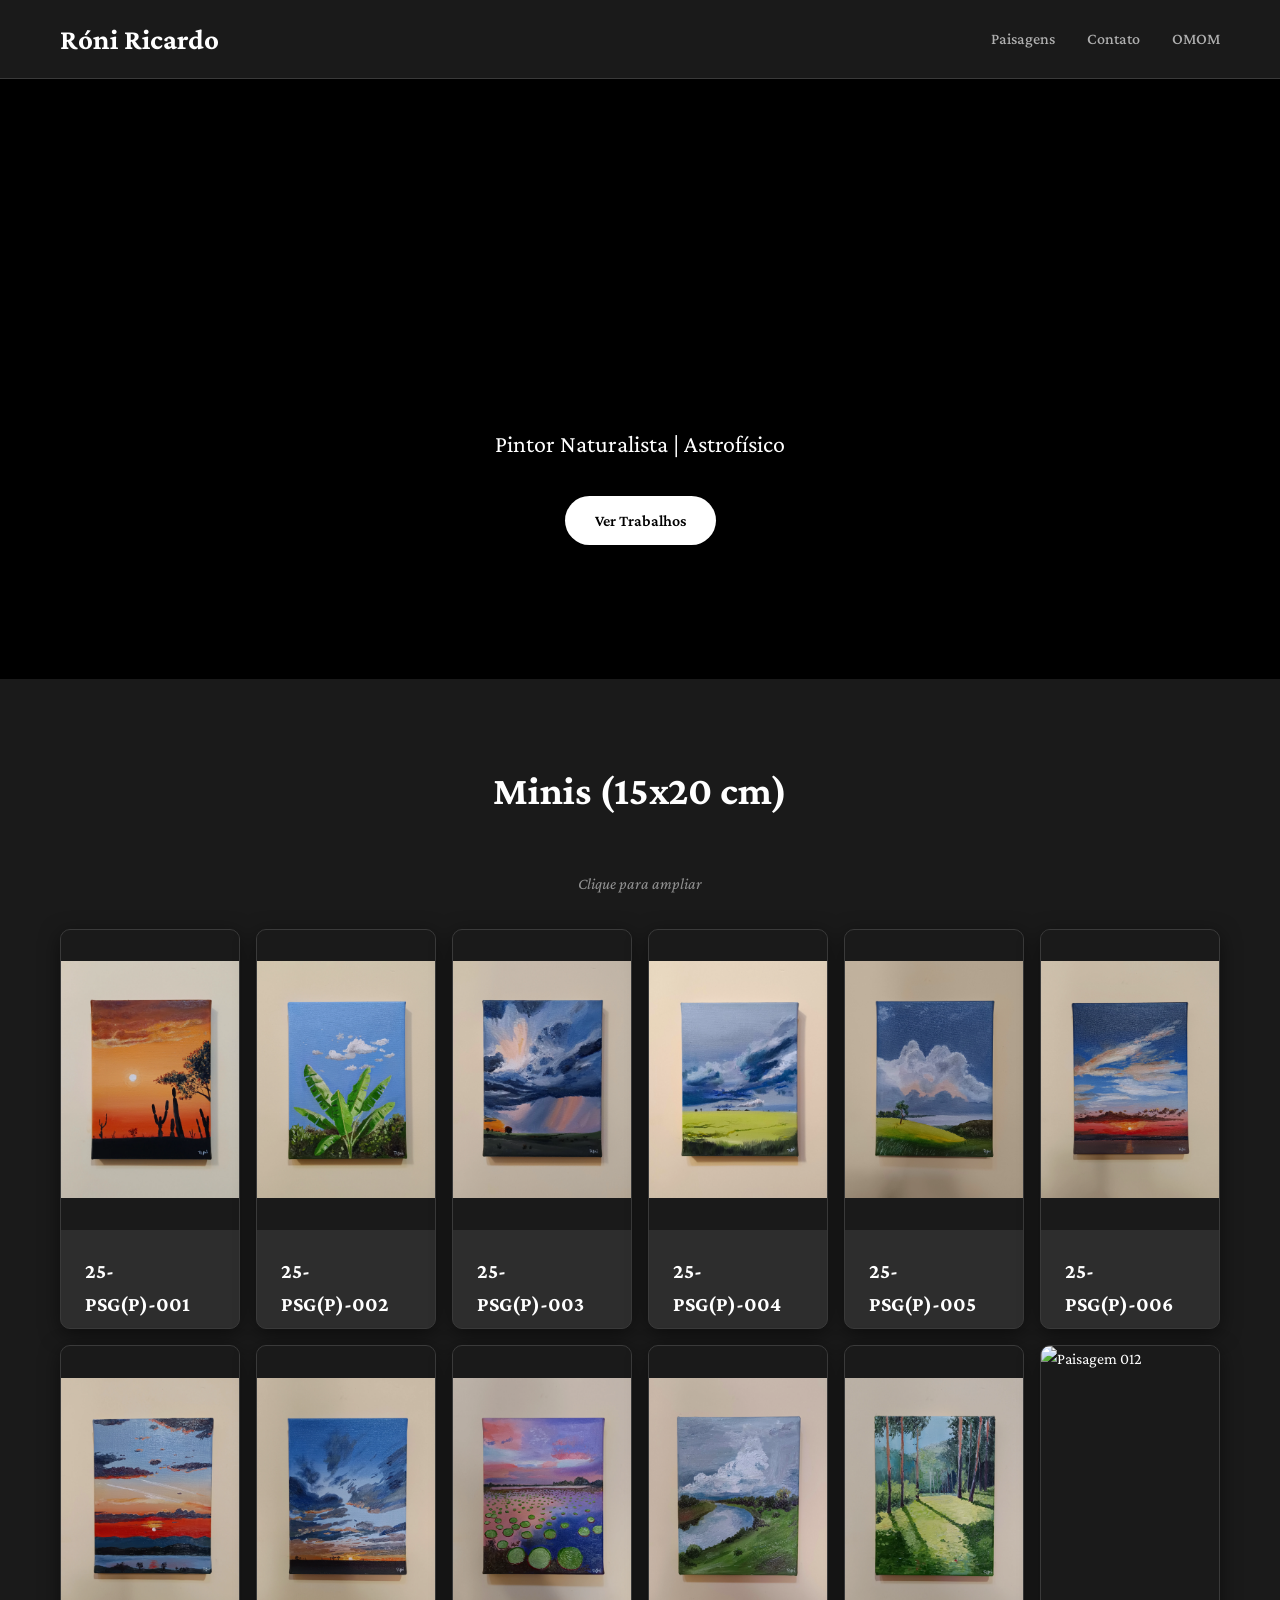
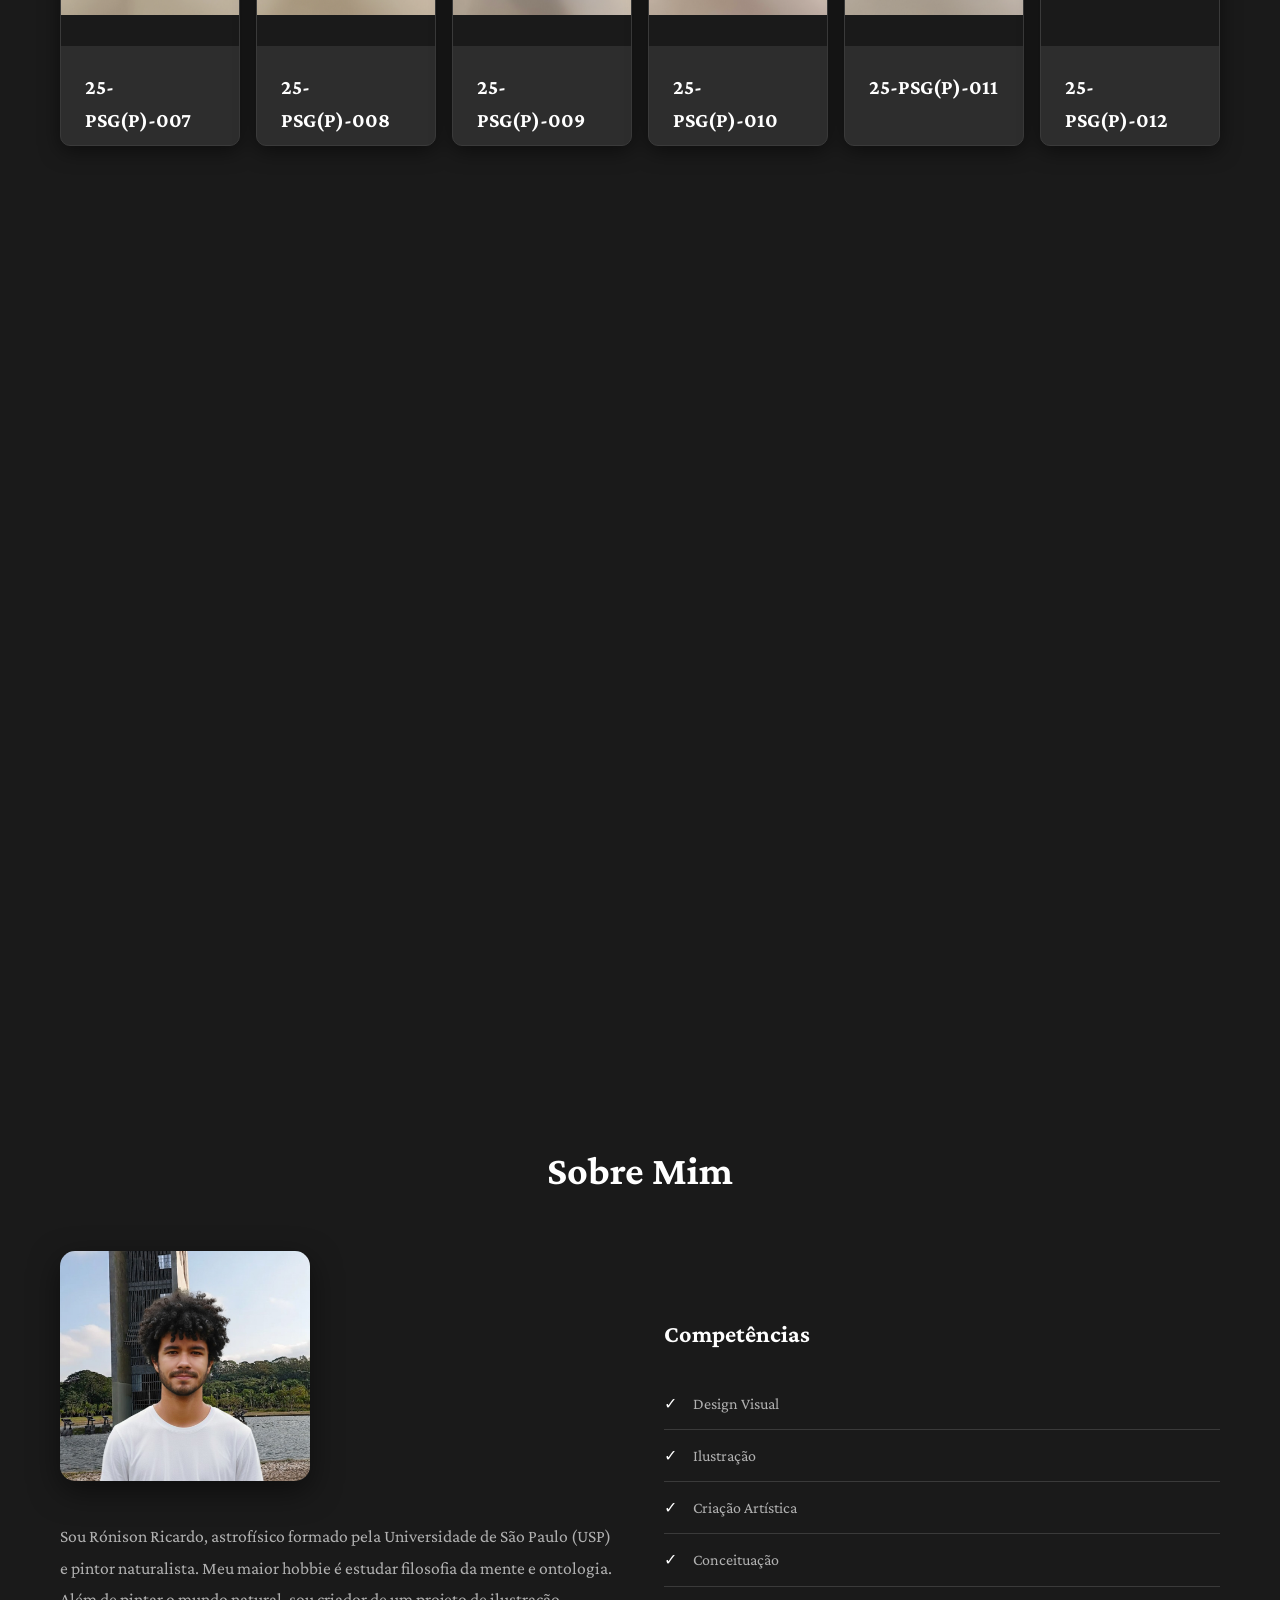
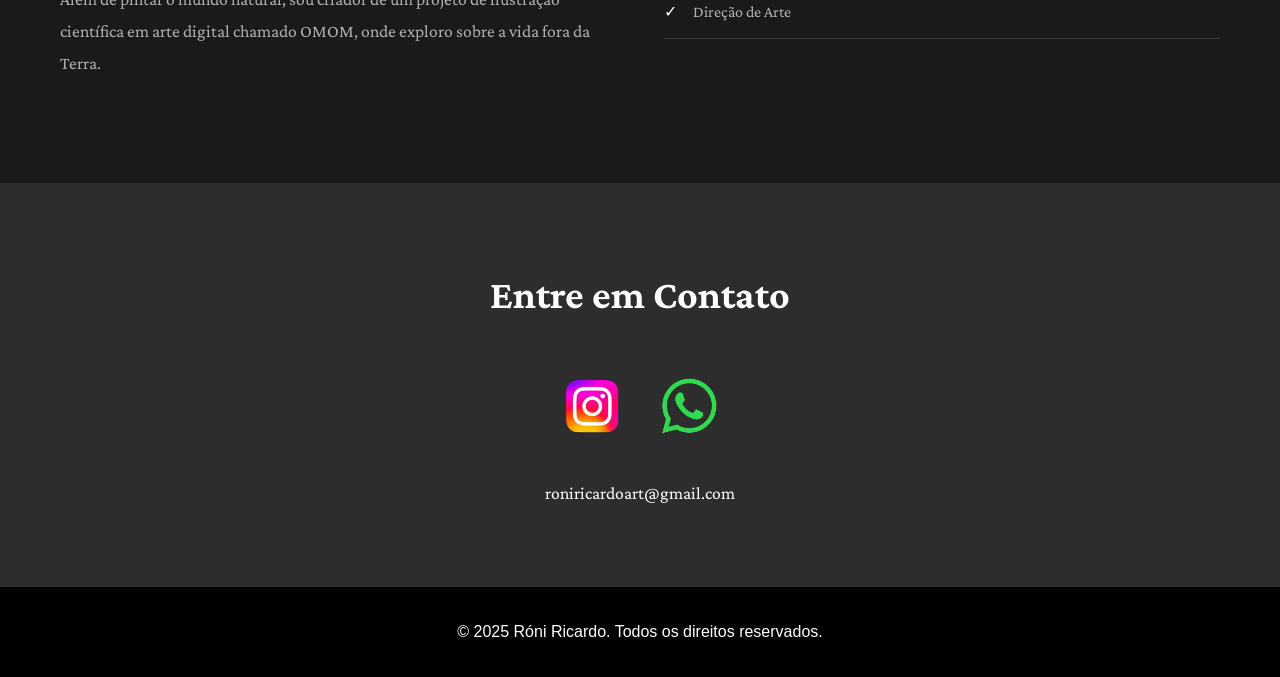
==== index.html @ 8cf52d1b "mensagem do commit" ====
<!DOCTYPE html>
<html lang="pt-BR">
<head>
    <meta charset="UTF-8">
    <meta name="viewport" content="width=device-width, initial-scale=1.0">
    <title>Róni Ricardo - Portfolio Artístico</title>
    <link rel="preconnect" href="https://fonts.googleapis.com">
    <link rel="preconnect" href="https://fonts.gstatic.com" crossorigin>
    <link href="https://fonts.googleapis.com/css2?family=Crimson+Pro:ital@0;1&display=swap" rel="stylesheet">
    <link rel="stylesheet" href="styles.css">
</head>
<body>
    <!-- Navegação -->
    <nav class="navbar">
        <div class="container">
            <div class="logo">
                <h1>Róni Ricardo</h1>
            </div>
            <ul class="nav-menu">
                <li><a href="#paisagens" class="nav-link">Paisagens</a></li>
                <li><a href="#contato" class="nav-link">Contato</a></li>
                <li><a href="https://www.omom.com.br" target="_blank" class="nav-link">OMOM</a></li>
            </ul>
            <div class="hamburger">
                <span></span>
                <span></span>
                <span></span>
            </div>
        </div>
    </nav>

    <!-- Seção Hero -->
    <section id="home" class="hero">
        <div class="hero-content">
            <img id="assinatura-video" class="hero-video" src="assinatura.gif" alt="Assinatura">
            <p>Pintor Naturalista | Astrofísico</p>
            <a href="#portfolio" class="btn btn-primary">Ver Trabalhos</a>
        </div>
    </section>

    <!-- Seção Portfolio -->
    <section id="portfolio" class="portfolio">
        <div class="container">
            <h2 class="section-title">Minis (15x20 cm)</h2>
            <p class="portfolio-hint">Clique para ampliar</p>
            <div class="portfolio-grid" id="paisagens">
                <div class="portfolio-item" data-image="imagens/paisagens/minis/25-PSG(P)-001.webp" data-code="25-PSG(P)-001">
                    <div class="portfolio-image">
                        <img src="imagens/paisagens/minis/25-PSG(P)-001.webp" alt="Paisagem 001">
                    </div>
                    <h3>25-PSG(P)-001</h3>
                </div>
                <div class="portfolio-item" data-image="imagens/paisagens/minis/25-PSG(P)-002.webp" data-code="25-PSG(P)-002">
                    <div class="portfolio-image">
                        <img src="imagens/paisagens/minis/25-PSG(P)-002.webp" alt="Paisagem 002">
                    </div>
                    <h3>25-PSG(P)-002</h3>
                </div>
                <div class="portfolio-item" data-image="imagens/paisagens/minis/25-PSG(P)-003.webp" data-code="25-PSG(P)-003">
                    <div class="portfolio-image">
                        <img src="imagens/paisagens/minis/25-PSG(P)-003.webp" alt="Paisagem 003">
                    </div>
                    <h3>25-PSG(P)-003</h3>
                </div>
                <div class="portfolio-item" data-image="imagens/paisagens/minis/25-PSG(P)-004.webp" data-code="25-PSG(P)-004">
                    <div class="portfolio-image">
                        <img src="imagens/paisagens/minis/25-PSG(P)-004.webp" alt="Paisagem 004">
                    </div>
                    <h3>25-PSG(P)-004</h3>
                </div>
                <div class="portfolio-item" data-image="imagens/paisagens/minis/25-PSG(P)-005.webp" data-code="25-PSG(P)-005">
                    <div class="portfolio-image">
                        <img src="imagens/paisagens/minis/25-PSG(P)-005.webp" alt="Paisagem 005">
                    </div>
                    <h3>25-PSG(P)-005</h3>
                </div>
                <div class="portfolio-item" data-image="imagens/paisagens/minis/25-PSG(P)-006.webp" data-code="25-PSG(P)-006">
                    <div class="portfolio-image">
                        <img src="imagens/paisagens/minis/25-PSG(P)-006.webp" alt="Paisagem 006">
                    </div>
                    <h3>25-PSG(P)-006</h3>
                </div>
                <div class="portfolio-item" data-image="imagens/paisagens/minis/25-PSG(P)-007.webp" data-code="25-PSG(P)-007">
                    <div class="portfolio-image">
                        <img src="imagens/paisagens/minis/25-PSG(P)-007.webp" alt="Paisagem 007">
                    </div>
                    <h3>25-PSG(P)-007</h3>
                </div>
                <div class="portfolio-item" data-image="imagens/paisagens/minis/25-PSG(P)-008.webp" data-code="25-PSG(P)-008">
                    <div class="portfolio-image">
                        <img src="imagens/paisagens/minis/25-PSG(P)-008.webp" alt="Paisagem 008">
                    </div>
                    <h3>25-PSG(P)-008</h3>
                </div>
                <div class="portfolio-item" data-image="imagens/paisagens/minis/25-PSG(P)-009.webp" data-code="25-PSG(P)-009">
                    <div class="portfolio-image">
                        <img src="imagens/paisagens/minis/25-PSG(P)-009.webp" alt="Paisagem 009">
                    </div>
                    <h3>25-PSG(P)-009</h3>
                </div>
                <div class="portfolio-item" data-image="imagens/paisagens/minis/25-PSG(P)-010.webp" data-code="25-PSG(P)-010">
                    <div class="portfolio-image">
                        <img src="imagens/paisagens/minis/25-PSG(P)-010.webp" alt="Paisagem 010">
                    </div>
                    <h3>25-PSG(P)-010</h3>
                </div>
                <div class="portfolio-item" data-image="imagens/paisagens/minis/25-PSG(P)-011.webp" data-code="25-PSG(P)-011">
                    <div class="portfolio-image">
                        <img src="imagens/paisagens/minis/25-PSG(P)-011.webp" alt="Paisagem 011">
                    </div>
                    <h3>25-PSG(P)-011</h3>
                </div>
                <div class="portfolio-item" data-image="imagens/paisagens/minis/25-PSG(P)-012.webp" data-code="25-PSG(P)-012">
                    <div class="portfolio-image">
                        <img src="imagens/paisagens/minis/25-PSG(P)-012.webp" alt="Paisagem 012">
                    </div>
                    <h3>25-PSG(P)-012</h3>
                </div>
                <div class="portfolio-item" data-image="imagens/paisagens/minis/25-PSG(P)-013.webp" data-code="25-PSG(P)-013">
                    <div class="portfolio-image">
                        <img src="imagens/paisagens/minis/25-PSG(P)-013.webp" alt="Paisagem 013">
                    </div>
                    <h3>25-PSG(P)-013</h3>
                </div>
                <div class="portfolio-item" data-image="imagens/paisagens/minis/25-PSG(P)-014.webp" data-code="25-PSG(P)-014">
                    <div class="portfolio-image">
                        <img src="imagens/paisagens/minis/25-PSG(P)-014.webp" alt="Paisagem 014">
                    </div>
                    <h3>25-PSG(P)-014</h3>
                </div>
                <div class="portfolio-item" data-image="imagens/paisagens/minis/25-PSG(P)-015.webp" data-code="25-PSG(P)-015">
                    <div class="portfolio-image">
                        <img src="imagens/paisagens/minis/25-PSG(P)-015.webp" alt="Paisagem 015">
                    </div>
                    <h3>25-PSG(P)-015</h3>
                </div>
                <div class="portfolio-item" data-image="imagens/paisagens/minis/25-PSG(P)-016.webp" data-code="25-PSG(P)-016">
                    <div class="portfolio-image">
                        <img src="imagens/paisagens/minis/25-PSG(P)-016.webp" alt="Paisagem 016">
                    </div>
                    <h3>25-PSG(P)-016</h3>
                </div>
                <div class="portfolio-item" data-image="imagens/paisagens/minis/25-PSG(P)-017.webp" data-code="25-PSG(P)-017">
                    <div class="portfolio-image">
                        <img src="imagens/paisagens/minis/25-PSG(P)-017.webp" alt="Paisagem 017">
                    </div>
                    <h3>25-PSG(P)-017</h3>
                </div>
                <div class="portfolio-item" data-image="imagens/paisagens/minis/25-PSG(P)-018.webp" data-code="25-PSG(P)-018">
                    <div class="portfolio-image">
                        <img src="imagens/paisagens/minis/25-PSG(P)-018.webp" alt="Paisagem 018">
                    </div>
                    <h3>25-PSG(P)-018</h3>
                </div>
                <div class="portfolio-item" data-image="imagens/paisagens/minis/25-PSG(P)-019.webp" data-code="25-PSG(P)-019">
                    <div class="portfolio-image">
                        <img src="imagens/paisagens/minis/25-PSG(P)-019.webp" alt="Paisagem 019">
                    </div>
                    <h3>25-PSG(P)-019</h3>
                </div>
                <div class="portfolio-item" data-image="imagens/paisagens/minis/25-PSG(P)-020.webp" data-code="25-PSG(P)-020">
                    <div class="portfolio-image">
                        <img src="imagens/paisagens/minis/25-PSG(P)-020.webp" alt="Paisagem 020">
                    </div>
                    <h3>25-PSG(P)-020</h3>
                </div>
            </div>
        </div>
    </section>

    <!-- Modal para imagens expandidas -->
    <div class="modal" id="imageModal">
        <div class="modal-content">
            <span class="close">&times;</span>
            <div class="scroll-hint">
                <svg width="30" height="30" viewBox="0 0 30 30" fill="none">
                    <path d="M15 5v15M10 15l5 5 5-5" stroke="white" stroke-width="2" stroke-linecap="round" stroke-linejoin="round"/>
                </svg>
                <p>Scroll para zoom</p>
            </div>
            <div class="modal-body">
                <div class="modal-image-container">
                    <img class="modal-image" src="" alt="Obra expandida">
                </div>
                <div class="modal-info">
                    <h2 class="modal-title" id="modalTitle"></h2>
                    <p class="modal-description" id="modalDescription"></p>
                </div>
            </div>
        </div>
    </div>

    <!-- Seção Sobre -->
    <section id="sobre" class="sobre">
        <div class="container">
            <h2 class="section-title">Sobre Mim</h2>
            <div class="sobre-content">
                <div class="sobre-text">
                    <div class="sobre-image">
                        <img src="imagens/roni.png" alt="Rónison Ricardo">
                    </div>
                    <p>Sou Rónison Ricardo, astrofísico formado pela Universidade de São Paulo (USP) e pintor naturalista. Meu maior hobbie é estudar filosofia da mente e ontologia. Além de pintar o mundo natural, sou criador de um projeto de ilustração científica em arte digital chamado OMOM, onde exploro sobre a vida fora da Terra.</p>
                </div>
                <div class="sobre-skills">
                    <h3>Competências</h3>
                    <ul>
                        <li>Design Visual</li>
                        <li>Ilustração</li>
                        <li>Criação Artística</li>
                        <li>Conceituação</li>
                        <li>Direção de Arte</li>
                    </ul>
                </div>
            </div>
        </div>
    </section>

    <!-- Modal para imagens expandidas -->
    <div class="modal" id="imageModal">
        <div class="modal-content">
            <span class="close">&times;</span>
            <div class="modal-body">
                <div class="modal-image-container">
                    <img class="modal-image" src="" alt="Obra expandida">
                </div>
                <div class="modal-info">
                    <h2 class="modal-title" id="modalTitle"></h2>
                    <p class="modal-description" id="modalDescription"></p>
                </div>
            </div>
        </div>
    </div>

    <!-- Seção Contato -->
    <section id="contato" class="contato">
        <div class="container">
            <h2 class="section-title">Entre em Contato</h2>
            <div class="social-links">
                <a href="https://www.instagram.com/roniricardoarte/" target="_blank" class="social-icon-img">
                    <img src="insta.webp" alt="Instagram">
                </a>
                <a href="https://wa.me/5511943322013" target="_blank" class="social-icon-img">
                    <img src="whats.webp" alt="WhatsApp">
                </a>
            </div>
            <div class="contact-email">
                <p>roniricardoart@gmail.com</p>
            </div>
        </div>
    </section>

    <!-- Rodapé -->
    <footer class="footer">
        <div class="container">
            <p>&copy; 2025 Róni Ricardo. Todos os direitos reservados.</p>
        </div>
    </footer>

    <script src="script.js"></script>
</body>
</html>
---- styles.css ----
* {
    margin: 0;
    padding: 0;
    box-sizing: border-box;
}

:root {
    --primary-color: #ffffff;
    --secondary-color: #e0e0e0;
    --dark-bg: #1a1a1a;
    --light-bg: #2d2d2d;
    --text-dark: #ffffff;
    --text-light: #b0b0b0;
    --white: #ffffff;
    --font-arno: 'Perpetua', 'Crimson Pro', serif;
}

body {
    font-family: var(--font-arno);
    line-height: 1.6;
    color: var(--text-dark);
    background-color: var(--dark-bg);
}

.container {
    max-width: 1200px;
    margin: 0 auto;
    padding: 0 20px;
}

/* Navegação */
.navbar {
    background-color: #1a1a1a;
    box-shadow: 0 2px 10px rgba(0, 0, 0, 0.5);
    position: sticky;
    top: 0;
    z-index: 100;
    border-bottom: 1px solid #3a3a3a;
}

.navbar .container {
    display: flex;
    justify-content: space-between;
    align-items: center;
    padding: 1rem 20px;
}

.logo h1 {
    font-size: 1.8rem;
    color: var(--primary-color);
    font-weight: 700;
}

.nav-menu {
    display: flex;
    list-style: none;
    gap: 2rem;
}

.nav-link {
    text-decoration: none;
    color: var(--text-light);
    font-weight: 500;
    transition: color 0.3s ease;
}

.nav-link:hover {
    color: var(--primary-color);
}

.hamburger {
    display: none;
    flex-direction: column;
    cursor: pointer;
}

.hamburger span {
    width: 25px;
    height: 3px;
    background-color: var(--primary-color);
    margin: 5px 0;
    transition: 0.3s;
}

/* Hero Section */
.hero {
    background-color: #000000;
    color: var(--white);
    padding: 120px 20px;
    text-align: center;
    min-height: 600px;
    display: flex;
    align-items: center;
    justify-content: center;
}

.hero-content h2 {
    font-size: 4rem;
    margin-bottom: 1rem;
    animation: fadeInUp 1s ease-out;
}

.hero-content p {
    font-size: 1.5rem;
    margin-bottom: 2rem;
    animation: fadeInUp 1s ease-out 0.2s both;
}

.hero-video {
    width: 65%;
    max-width: 500px;
    height: auto;
    margin-bottom: 2rem;
    border-radius: 15px;
    box-shadow: 0 10px 40px rgba(0, 0, 0, 0.5);
    animation: fadeInDown 1s ease-out both;
}

@keyframes fadeInUp {
    from {
        opacity: 0;
        transform: translateY(30px);
    }
    to {
        opacity: 1;
        transform: translateY(0);
    }
}

@keyframes fadeInDown {
    from {
        opacity: 0;
        transform: translateY(-30px);
    }
    to {
        opacity: 1;
        transform: translateY(0);
    }
}

/* Botões */
.btn {
    display: inline-block;
    padding: 12px 30px;
    text-decoration: none;
    border: none;
    border-radius: 50px;
    font-weight: 600;
    cursor: pointer;
    transition: all 0.3s ease;
    font-size: 1rem;
}

.btn-primary {
    background-color: var(--primary-color);
    color: #000000;
}

.btn-primary:hover {
    transform: translateY(-3px);
    box-shadow: 0 10px 30px rgba(0, 0, 0, 0.3);
}

/* Portfolio Section */
.portfolio {
    padding: 80px 20px;
    background-color: var(--dark-bg);
}

.section-title {
    text-align: center;
    font-size: clamp(1.5rem, 5vw, 2.5rem);
    margin-bottom: 3rem;
    color: var(--primary-color);
    word-break: break-word;
    overflow-wrap: break-word;
}

.portfolio-grid {
    display: grid;
    grid-template-columns: repeat(6, 1fr) !important;
    gap: 1rem !important;
}

.portfolio-hint {
    text-align: center;
    font-size: 1.2 rem;
    color: var(--text-light);
    margin-bottom: 2rem;
    font-style: italic;
    opacity: 0.8;
}

.portfolio-year {
    text-align: center;
    font-size: 2rem;
    font-family: var(--font-arno);
    color: var(--primary-color);
    margin-top: 3rem;
    margin-bottom: 2rem;
    font-weight: 600;
}

.portfolio-item {
    background-color: #2d2d2d;
    border-radius: 10px;
    overflow: hidden;
    box-shadow: 0 5px 20px rgba(0, 0, 0, 0.5);
    transition: transform 0.3s ease, box-shadow 0.3s ease;
    border: 1px solid #3a3a3a;
    cursor: pointer;
}

.portfolio-item:hover {
    transform: translateY(-10px);
    box-shadow: 0 15px 40px rgba(0, 0, 0, 0.2);
}

.portfolio-image {
    width: 100%;
    height: 300px;
    overflow: hidden;
    background-color: #1a1a1a;
    display: flex;
    align-items: center;
    justify-content: center;
}

.portfolio-image img {
    width: 100%;
    height: 100%;
    object-fit: contain;
    transition: transform 0.3s ease;
    background-color: #1a1a1a;
}

.portfolio-item:hover .portfolio-image img {
    transform: scale(1.1);
}

.portfolio-item h3 {
    padding: 1.5rem 1.5rem 0.5rem;
    font-size: 1.3rem;
    color: var(--primary-color);
}

.portfolio-item p {
    padding: 0 1.5rem 1.5rem;
    color: var(--text-light);
    display: none;
}

/* Imagens quadradas para Borboletas e Galáxias */
#borboletas .portfolio-image,
#galaxias .portfolio-image {
    width: 100% !important;
    height: auto !important;
    aspect-ratio: 1 / 1 !important;
}

/* Sobre Section */
.sobre {
    padding: 80px 20px;
    background-color: #1a1a1a;
}

.sobre-content {
    display: grid;
    grid-template-columns: 1fr 1fr;
    gap: 3rem;
    align-items: center;
}

.sobre-text p {
    margin-bottom: 1.5rem;
    font-size: 1.1rem;
    color: var(--text-light);
    line-height: 1.8;
}

.sobre-image {
    margin-top: 0;
    margin-bottom: 2rem;
    text-align: left;
}

.sobre-image img {
    max-width: 250px;
    width: 100%;
    height: auto;
    border-radius: 15px;
    box-shadow: 0 10px 30px rgba(0, 0, 0, 0.5);
    object-fit: cover;
}

.sobre-skills h3 {
    font-size: 1.5rem;
    margin-bottom: 1.5rem;
    color: var(--primary-color);
}

.sobre-skills ul {
    list-style: none;
}

.sobre-skills li {
    padding: 0.8rem 0;
    color: var(--text-light);
    border-bottom: 1px solid #3a3a3a;
    display: flex;
    align-items: center;
}

.sobre-skills li:before {
    content: "✓";
    margin-right: 1rem;
    color: var(--primary-color);
}

/* Contato Section */
.contato {
    background-color: #2d2d2d;
    padding: 80px 20px;
}

.contact-form {
    max-width: 600px;
    margin: 0 auto 3rem;
    display: flex;
    flex-direction: column;
    gap: 1.5rem;
}

.contact-form input,
.contact-form textarea {
    padding: 1rem;
    border: 2px solid #3a3a3a;
    border-radius: 8px;
    font-family: inherit;
    font-size: 1rem;
    transition: border-color 0.3s ease;
    background-color: #1a1a1a;
    color: var(--primary-color);
}

.contact-form input::placeholder,
.contact-form textarea::placeholder {
    color: var(--text-light);
}

.contact-form input:focus,
.contact-form textarea:focus {
    outline: none;
    border-color: var(--primary-color);
    background-color: #1a1a1a;
}

.social-links {
    display: flex;
    justify-content: center;
    gap: 2rem;
    flex-wrap: wrap;
    margin-bottom: 2rem;
}

.social-icon-img {
    display: inline-block;
    transition: transform 0.3s ease;
}

.social-icon-img img {
    width: 64px;
    height: 64px;
    object-fit: contain;
}

.social-icon-img:hover {
    transform: scale(1.1);
}

.contact-email {
    text-align: center;
    font-size: 1.1rem;
    color: var(--primary-color);
}

.social-icon {
    display: inline-block;
    padding: 10px 20px;
    background-color: var(--primary-color);
    color: #000000;
    text-decoration: none;
    border-radius: 50px;
    transition: all 0.3s ease;
    font-weight: 600;
}

.social-icon:hover {
    background-color: #e0e0e0;
    transform: translateY(-3px);
}

/* Modal */
.modal {
    display: none;
    position: fixed;
    z-index: 1000;
    left: 0;
    top: 0;
    width: 100%;
    height: 100%;
    background-color: #000000;
    animation: fadeInModal 0.3s ease;
}

@keyframes fadeInModal {
    from {
        opacity: 0;
    }
    to {
        opacity: 1;
    }
}

.modal.active {
    display: flex;
    align-items: center;
    justify-content: center;
}

.modal-content {
    position: relative;
    width: 95vw;
    height: 95vh;
    display: flex;
    align-items: center;
    justify-content: center;
    animation: zoomIn 0.3s ease;
}

.modal-body {
    display: flex;
    width: 100%;
    height: 100%;
    align-items: center;
    justify-content: center;
}

.modal-image-container {
    flex: 1 1 auto !important;
    width: 90vw !important;
    height: 90vh !important;
    display: flex !important;
    align-items: center !important;
    justify-content: center !important;
    background-color: #000000;
    border-radius: 0;
    overflow: auto;
}

.modal-image {
    width: 100% !important;
    height: 100% !important;
    object-fit: contain !important;
    border-radius: 0;
}

.modal-info {
    display: none;
}

/* Scroll Hint Animation */
.scroll-hint {
    position: absolute;
    right: 40px;
    top: 50%;
    transform: translateY(-50%);
    display: flex;
    flex-direction: column;
    align-items: center;
    gap: 10px;
    color: white;
    opacity: 0.8;
    pointer-events: none;
    font-size: 0.9rem;
    animation: scrollHintBounce 2s ease-in-out infinite;
    z-index: 10;
}

.scroll-hint svg {
    animation: scrollHintMove 2s ease-in-out infinite;
}

@keyframes scrollHintMove {
    0%, 100% {
        transform: translateY(0);
        opacity: 0.8;
    }
    50% {
        transform: translateY(10px);
        opacity: 0.3;
    }
}

@keyframes scrollHintBounce {
    0%, 100% {
        opacity: 0.8;
    }
    50% {
        opacity: 0.3;
    }
}

.modal-title {
    font-size: 2rem;
    color: var(--primary-color);
    margin-bottom: 1.5rem;
    font-family: var(--font-arno);
}

.modal-description {
    font-size: 1rem;
    color: var(--text-light);
    line-height: 1.6;
    white-space: pre-wrap;
}

.close {
    position: absolute;
    top: 20px;
    right: 30px;
    color: #ffffff;
    font-size: 40px;
    font-weight: bold;
    cursor: pointer;
    transition: color 0.3s ease;
    z-index: 1001;
    background: none;
    border: none;
}

.close:hover,
.close:focus {
    color: #c0c0c0;
}

/* Rodapé */
.footer {
    background-color: #000000;
    color: var(--primary-color);
    text-align: center;
    padding: 2rem;
    font-family: 'Arial', sans-serif;
}

/* Responsivo */
@media (max-width: 768px) {
    .modal-body {
        flex-direction: column;
        gap: 1rem;
    }

    .modal-image-container {
        flex: 0 0 auto !important;
        width: 100% !important;
        height: auto !important;
        max-height: 60vh;
        aspect-ratio: 15/20 !important;
    }

    .modal-info {
        flex: 1;
        padding: 1.5rem;
    }

    .modal-title {
        font-size: 1.5rem;
    }

    .modal-description {
        font-size: 0.9rem;
    }

    .hero-content h2 {
        font-size: 2.5rem;
    }

    .hero-content p {
        font-size: 1.2rem;
    }

    .hero-video {
        max-width: 50vw !important;
        width: 100% !important;
    }

    .portfolio-grid {
        grid-template-columns: repeat(3, 1fr) !important;
        gap: 0.5rem !important;
    }

    .nav-menu {
        gap: 1rem;
        font-size: 0.9rem;
    }

    .sobre-content {
        grid-template-columns: 1fr;
    }

    .hamburger {
        display: flex;
    }

    .nav-menu {
        position: absolute;
        left: -100%;
        top: 70px;
        flex-direction: column;
        background-color: #1a1a1a;
        width: 100%;
        text-align: center;
        transition: 0.3s;
        box-shadow: 0 10px 27px rgba(0, 0, 0, 0.5);
    }

    .nav-menu.active {
        left: 0;
    }
}

@media (max-width: 480px) {
    .hero-content h2 {
        font-size: 2rem;
    }

    .hero-content p {
        font-size: 1rem;
    }

    .section-title {
        font-size: clamp(1.2rem, 4vw, 1.5rem);
    }

    .hero {
        padding: 60px 20px;
        min-height: 400px;
    }

    .portfolio-grid {
        grid-template-columns: repeat(3, 1fr) !important;
        gap: 0.5rem !important;
    }

    .portfolio-image {
        height: 200px;
    }
}

/* Modal Preview Quadrado para Borboletas e Galáxias */
.portfolio-item[data-image*="borboleta"] .modal-image-container,
.portfolio-item[data-image*="galaxia"] .modal-image-container {
    width: 400px !important;
    height: 400px !important;
    aspect-ratio: 1 / 1 !important;
}
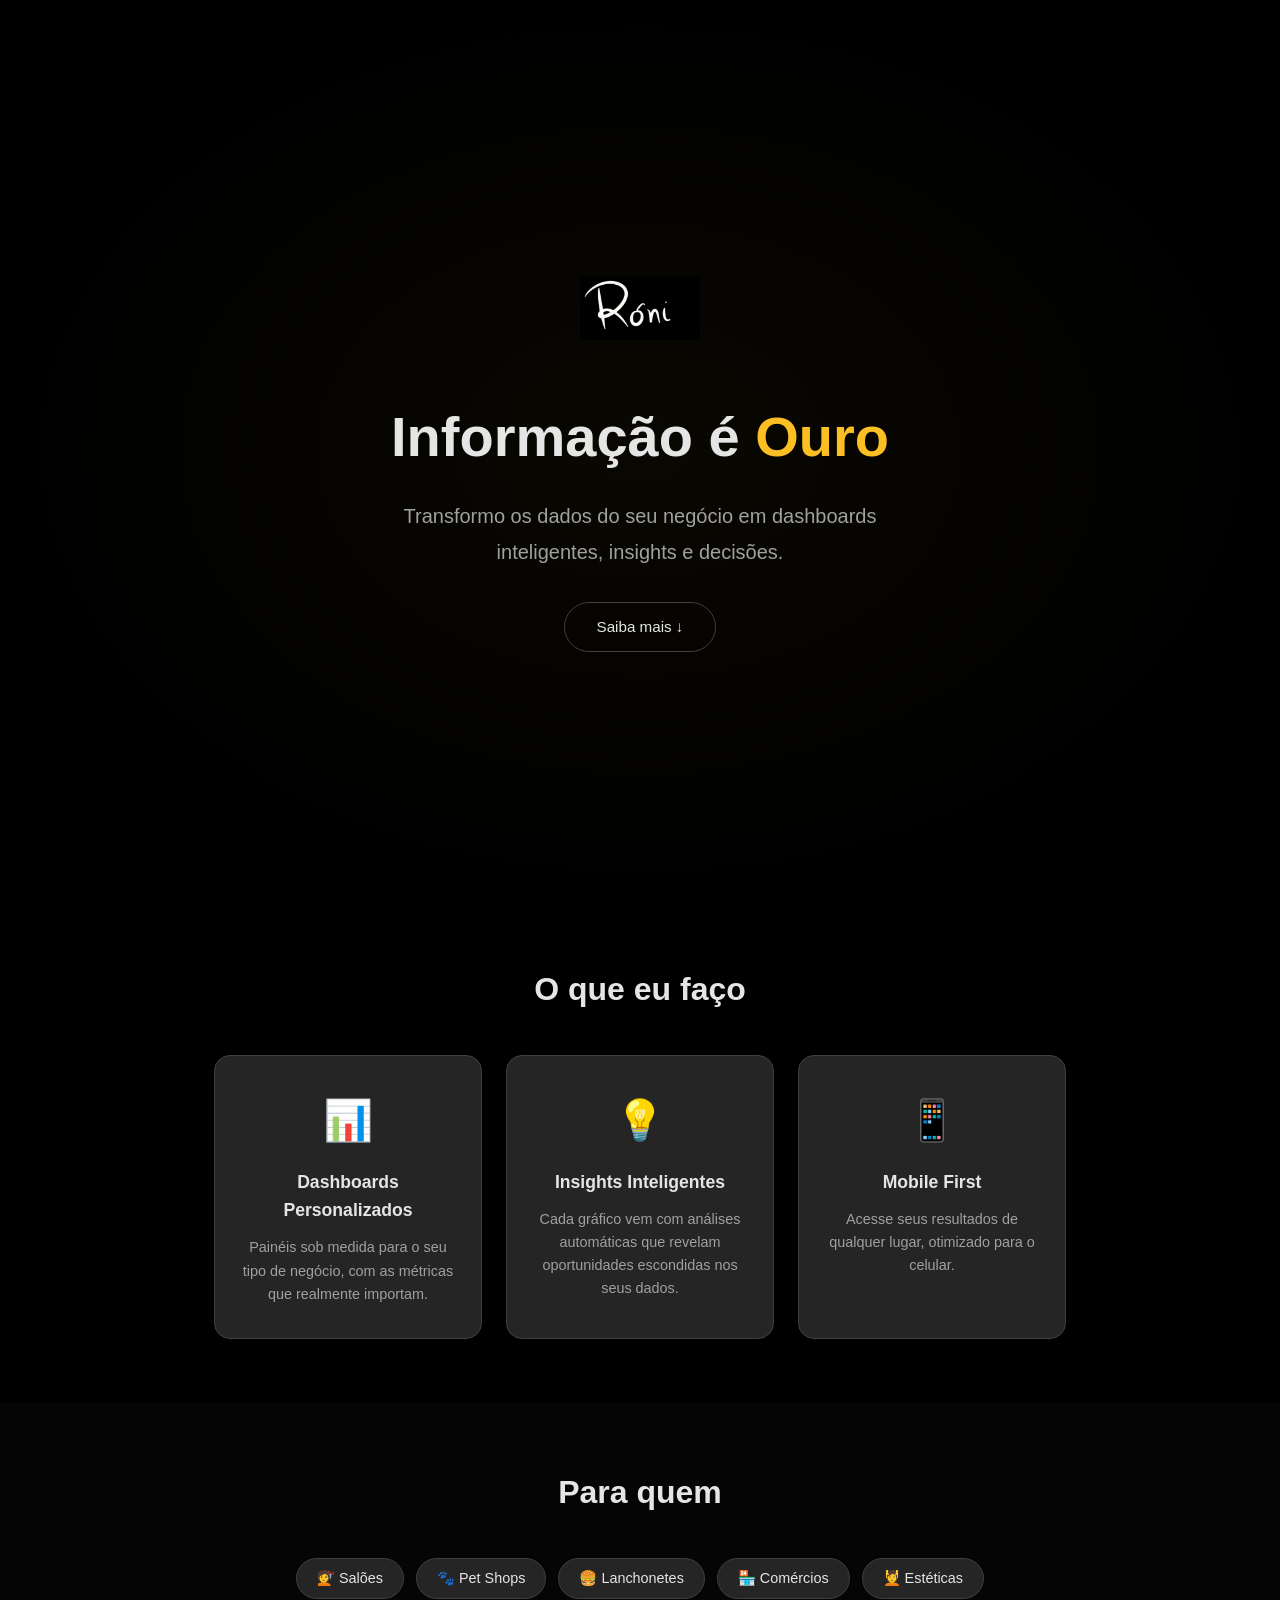
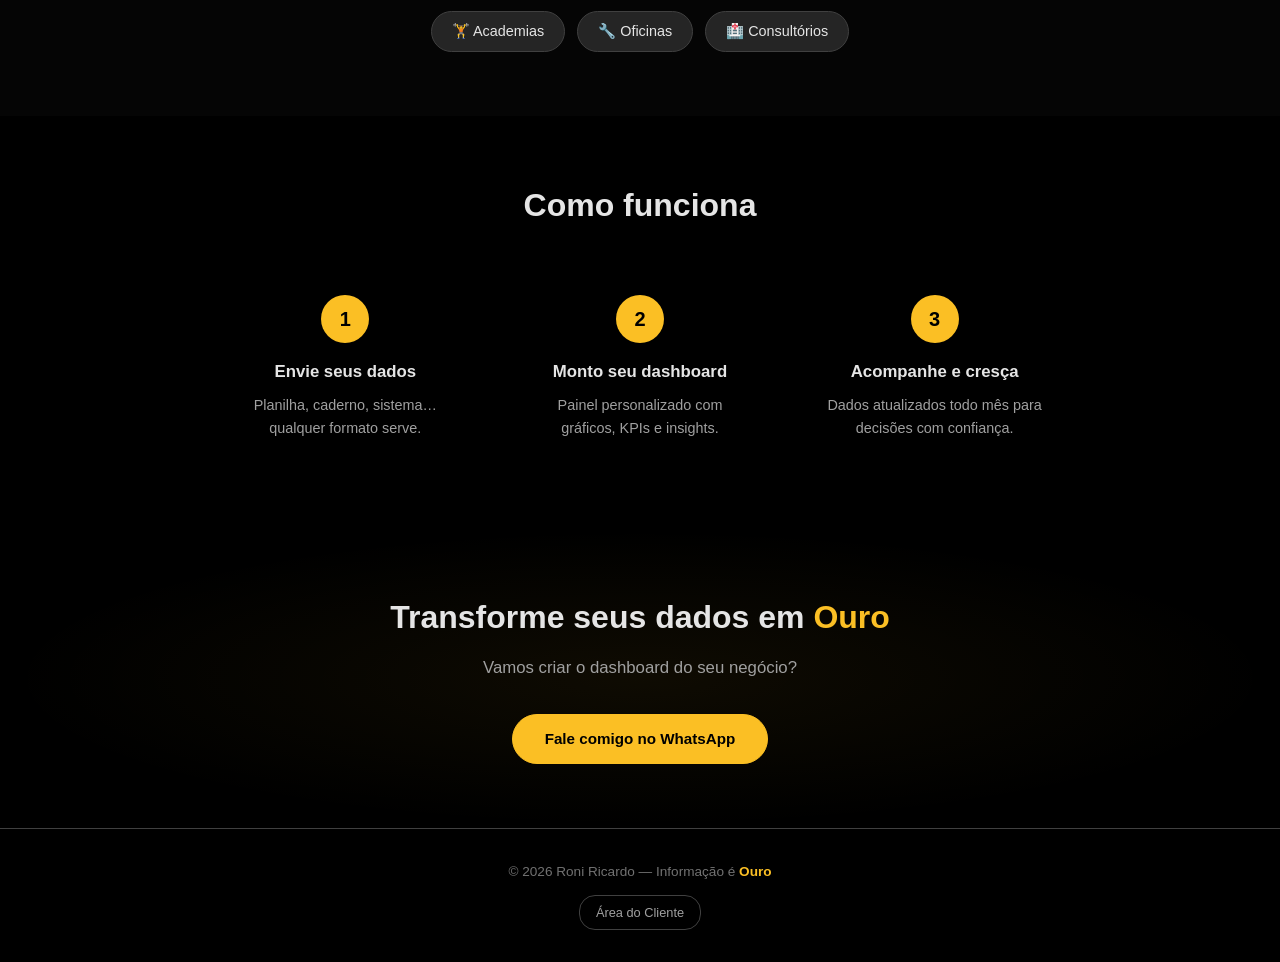
==== commit 4c2846da: "site novo" ====
--- a/index.html
+++ b/index.html
@@ -3,259 +3,118 @@
 <head>
     <meta charset="UTF-8">
     <meta name="viewport" content="width=device-width, initial-scale=1.0">
-    <title>Róni Ricardo - Portfolio Artístico</title>
-    <link rel="preconnect" href="https://fonts.googleapis.com">
-    <link rel="preconnect" href="https://fonts.gstatic.com" crossorigin>
-    <link href="https://fonts.googleapis.com/css2?family=Crimson+Pro:ital@0;1&display=swap" rel="stylesheet">
+    <title>Roni Ricardo — Informação é Ouro</title>
     <link rel="stylesheet" href="styles.css">
 </head>
 <body>
-    <!-- Navegação -->
-    <nav class="navbar">
-        <div class="container">
-            <div class="logo">
-                <h1>Róni Ricardo</h1>
-            </div>
-            <ul class="nav-menu">
-                <li><a href="#paisagens" class="nav-link">Paisagens</a></li>
-                <li><a href="#contato" class="nav-link">Contato</a></li>
-                <li><a href="https://www.omom.com.br" target="_blank" class="nav-link">OMOM</a></li>
-            </ul>
-            <div class="hamburger">
-                <span></span>
-                <span></span>
-                <span></span>
-            </div>
-        </div>
-    </nav>
+    <div class="landing">
 
-    <!-- Seção Hero -->
-    <section id="home" class="hero">
-        <div class="hero-content">
-            <img id="assinatura-video" class="hero-video" src="assinatura.gif" alt="Assinatura">
-            <p>Pintor Naturalista | Astrofísico</p>
-            <a href="#portfolio" class="btn btn-primary">Ver Trabalhos</a>
-        </div>
-    </section>
+        <!-- Hero -->
+        <section class="landing-hero">
+            <img src="assinatura.gif" alt="Roni Ricardo" class="landing-logo">
+            <h1 class="landing-title">Informação é <span class="gold-text">Ouro</span></h1>
+            <p class="landing-subtitle">Transformo os dados do seu negócio em dashboards inteligentes, insights e decisões.</p>
+            <a href="#servicos" class="landing-btn">Saiba mais ↓</a>
+        </section>
 
-    <!-- Seção Portfolio -->
-    <section id="portfolio" class="portfolio">
-        <div class="container">
-            <h2 class="section-title">Minis (15x20 cm)</h2>
-            <p class="portfolio-hint">Clique para ampliar</p>
-            <div class="portfolio-grid" id="paisagens">
-                <div class="portfolio-item" data-image="imagens/paisagens/minis/25-PSG(P)-001.webp" data-code="25-PSG(P)-001">
-                    <div class="portfolio-image">
-                        <img src="imagens/paisagens/minis/25-PSG(P)-001.webp" alt="Paisagem 001">
-                    </div>
-                    <h3>25-PSG(P)-001</h3>
+        <!-- O que eu faço -->
+        <section class="landing-section" id="servicos">
+            <h2 class="section-title">O que eu faço</h2>
+            <div class="landing-grid">
+                <div class="landing-card">
+                    <span class="landing-icon">📊</span>
+                    <h3>Dashboards Personalizados</h3>
+                    <p>Painéis sob medida para o seu tipo de negócio, com as métricas que realmente importam.</p>
                 </div>
-                <div class="portfolio-item" data-image="imagens/paisagens/minis/25-PSG(P)-002.webp" data-code="25-PSG(P)-002">
-                    <div class="portfolio-image">
-                        <img src="imagens/paisagens/minis/25-PSG(P)-002.webp" alt="Paisagem 002">
-                    </div>
-                    <h3>25-PSG(P)-002</h3>
+                <div class="landing-card">
+                    <span class="landing-icon">💡</span>
+                    <h3>Insights Inteligentes</h3>
+                    <p>Cada gráfico vem com análises automáticas que revelam oportunidades escondidas nos seus dados.</p>
                 </div>
-                <div class="portfolio-item" data-image="imagens/paisagens/minis/25-PSG(P)-003.webp" data-code="25-PSG(P)-003">
-                    <div class="portfolio-image">
-                        <img src="imagens/paisagens/minis/25-PSG(P)-003.webp" alt="Paisagem 003">
-                    </div>
-                    <h3>25-PSG(P)-003</h3>
-                </div>
-                <div class="portfolio-item" data-image="imagens/paisagens/minis/25-PSG(P)-004.webp" data-code="25-PSG(P)-004">
-                    <div class="portfolio-image">
-                        <img src="imagens/paisagens/minis/25-PSG(P)-004.webp" alt="Paisagem 004">
-                    </div>
-                    <h3>25-PSG(P)-004</h3>
-                </div>
-                <div class="portfolio-item" data-image="imagens/paisagens/minis/25-PSG(P)-005.webp" data-code="25-PSG(P)-005">
-                    <div class="portfolio-image">
-                        <img src="imagens/paisagens/minis/25-PSG(P)-005.webp" alt="Paisagem 005">
-                    </div>
-                    <h3>25-PSG(P)-005</h3>
-                </div>
-                <div class="portfolio-item" data-image="imagens/paisagens/minis/25-PSG(P)-006.webp" data-code="25-PSG(P)-006">
-                    <div class="portfolio-image">
-                        <img src="imagens/paisagens/minis/25-PSG(P)-006.webp" alt="Paisagem 006">
-                    </div>
-                    <h3>25-PSG(P)-006</h3>
-                </div>
-                <div class="portfolio-item" data-image="imagens/paisagens/minis/25-PSG(P)-007.webp" data-code="25-PSG(P)-007">
-                    <div class="portfolio-image">
-                        <img src="imagens/paisagens/minis/25-PSG(P)-007.webp" alt="Paisagem 007">
-                    </div>
-                    <h3>25-PSG(P)-007</h3>
-                </div>
-                <div class="portfolio-item" data-image="imagens/paisagens/minis/25-PSG(P)-008.webp" data-code="25-PSG(P)-008">
-                    <div class="portfolio-image">
-                        <img src="imagens/paisagens/minis/25-PSG(P)-008.webp" alt="Paisagem 008">
-                    </div>
-                    <h3>25-PSG(P)-008</h3>
-                </div>
-                <div class="portfolio-item" data-image="imagens/paisagens/minis/25-PSG(P)-009.webp" data-code="25-PSG(P)-009">
-                    <div class="portfolio-image">
-                        <img src="imagens/paisagens/minis/25-PSG(P)-009.webp" alt="Paisagem 009">
-                    </div>
-                    <h3>25-PSG(P)-009</h3>
-                </div>
-                <div class="portfolio-item" data-image="imagens/paisagens/minis/25-PSG(P)-010.webp" data-code="25-PSG(P)-010">
-                    <div class="portfolio-image">
-                        <img src="imagens/paisagens/minis/25-PSG(P)-010.webp" alt="Paisagem 010">
-                    </div>
-                    <h3>25-PSG(P)-010</h3>
-                </div>
-                <div class="portfolio-item" data-image="imagens/paisagens/minis/25-PSG(P)-011.webp" data-code="25-PSG(P)-011">
-                    <div class="portfolio-image">
-                        <img src="imagens/paisagens/minis/25-PSG(P)-011.webp" alt="Paisagem 011">
-                    </div>
-                    <h3>25-PSG(P)-011</h3>
-                </div>
-                <div class="portfolio-item" data-image="imagens/paisagens/minis/25-PSG(P)-012.webp" data-code="25-PSG(P)-012">
-                    <div class="portfolio-image">
-                        <img src="imagens/paisagens/minis/25-PSG(P)-012.webp" alt="Paisagem 012">
-                    </div>
-                    <h3>25-PSG(P)-012</h3>
-                </div>
-                <div class="portfolio-item" data-image="imagens/paisagens/minis/25-PSG(P)-013.webp" data-code="25-PSG(P)-013">
-                    <div class="portfolio-image">
-                        <img src="imagens/paisagens/minis/25-PSG(P)-013.webp" alt="Paisagem 013">
-                    </div>
-                    <h3>25-PSG(P)-013</h3>
-                </div>
-                <div class="portfolio-item" data-image="imagens/paisagens/minis/25-PSG(P)-014.webp" data-code="25-PSG(P)-014">
-                    <div class="portfolio-image">
-                        <img src="imagens/paisagens/minis/25-PSG(P)-014.webp" alt="Paisagem 014">
-                    </div>
-                    <h3>25-PSG(P)-014</h3>
-                </div>
-                <div class="portfolio-item" data-image="imagens/paisagens/minis/25-PSG(P)-015.webp" data-code="25-PSG(P)-015">
-                    <div class="portfolio-image">
-                        <img src="imagens/paisagens/minis/25-PSG(P)-015.webp" alt="Paisagem 015">
-                    </div>
-                    <h3>25-PSG(P)-015</h3>
-                </div>
-                <div class="portfolio-item" data-image="imagens/paisagens/minis/25-PSG(P)-016.webp" data-code="25-PSG(P)-016">
-                    <div class="portfolio-image">
-                        <img src="imagens/paisagens/minis/25-PSG(P)-016.webp" alt="Paisagem 016">
-                    </div>
-                    <h3>25-PSG(P)-016</h3>
-                </div>
-                <div class="portfolio-item" data-image="imagens/paisagens/minis/25-PSG(P)-017.webp" data-code="25-PSG(P)-017">
-                    <div class="portfolio-image">
-                        <img src="imagens/paisagens/minis/25-PSG(P)-017.webp" alt="Paisagem 017">
-                    </div>
-                    <h3>25-PSG(P)-017</h3>
-                </div>
-                <div class="portfolio-item" data-image="imagens/paisagens/minis/25-PSG(P)-018.webp" data-code="25-PSG(P)-018">
-                    <div class="portfolio-image">
-                        <img src="imagens/paisagens/minis/25-PSG(P)-018.webp" alt="Paisagem 018">
-                    </div>
-                    <h3>25-PSG(P)-018</h3>
-                </div>
-                <div class="portfolio-item" data-image="imagens/paisagens/minis/25-PSG(P)-019.webp" data-code="25-PSG(P)-019">
-                    <div class="portfolio-image">
-                        <img src="imagens/paisagens/minis/25-PSG(P)-019.webp" alt="Paisagem 019">
-                    </div>
-                    <h3>25-PSG(P)-019</h3>
-                </div>
-                <div class="portfolio-item" data-image="imagens/paisagens/minis/25-PSG(P)-020.webp" data-code="25-PSG(P)-020">
-                    <div class="portfolio-image">
-                        <img src="imagens/paisagens/minis/25-PSG(P)-020.webp" alt="Paisagem 020">
-                    </div>
-                    <h3>25-PSG(P)-020</h3>
+                <div class="landing-card">
+                    <span class="landing-icon">📱</span>
+                    <h3>Mobile First</h3>
+                    <p>Acesse seus resultados de qualquer lugar, otimizado para o celular.</p>
                 </div>
             </div>
-        </div>
-    </section>
+        </section>
 
-    <!-- Modal para imagens expandidas -->
-    <div class="modal" id="imageModal">
-        <div class="modal-content">
-            <span class="close">&times;</span>
-            <div class="scroll-hint">
-                <svg width="30" height="30" viewBox="0 0 30 30" fill="none">
-                    <path d="M15 5v15M10 15l5 5 5-5" stroke="white" stroke-width="2" stroke-linecap="round" stroke-linejoin="round"/>
-                </svg>
-                <p>Scroll para zoom</p>
+        <!-- Para quem -->
+        <section class="landing-section landing-alt" id="segmentos">
+            <h2 class="section-title">Para quem</h2>
+            <div class="landing-tags">
+                <span class="landing-tag">💇 Salões</span>
+                <span class="landing-tag">🐾 Pet Shops</span>
+                <span class="landing-tag">🍔 Lanchonetes</span>
+                <span class="landing-tag">🏪 Comércios</span>
+                <span class="landing-tag">💆 Estéticas</span>
+                <span class="landing-tag">🏋️ Academias</span>
+                <span class="landing-tag">🔧 Oficinas</span>
+                <span class="landing-tag">🏥 Consultórios</span>
             </div>
-            <div class="modal-body">
-                <div class="modal-image-container">
-                    <img class="modal-image" src="" alt="Obra expandida">
+        </section>
+
+        <!-- Como funciona -->
+        <section class="landing-section" id="como">
+            <h2 class="section-title">Como funciona</h2>
+            <div class="landing-steps">
+                <div class="landing-step">
+                    <div class="step-number">1</div>
+                    <h3>Envie seus dados</h3>
+                    <p>Planilha, caderno, sistema… qualquer formato serve.</p>
                 </div>
-                <div class="modal-info">
-                    <h2 class="modal-title" id="modalTitle"></h2>
-                    <p class="modal-description" id="modalDescription"></p>
+                <div class="landing-step">
+                    <div class="step-number">2</div>
+                    <h3>Monto seu dashboard</h3>
+                    <p>Painel personalizado com gráficos, KPIs e insights.</p>
+                </div>
+                <div class="landing-step">
+                    <div class="step-number">3</div>
+                    <h3>Acompanhe e cresça</h3>
+                    <p>Dados atualizados todo mês para decisões com confiança.</p>
                 </div>
             </div>
-        </div>
+        </section>
+
+        <!-- CTA -->
+        <section class="landing-cta">
+            <h2>Transforme seus dados em <span class="gold-text">Ouro</span></h2>
+            <p>Vamos criar o dashboard do seu negócio?</p>
+            <!-- Substitua # pelo link do WhatsApp: https://wa.me/55XXXXXXXXXXX -->
+            <a href="#" class="landing-btn landing-btn-gold">Fale comigo no WhatsApp</a>
+        </section>
+
+        <!-- Footer -->
+        <footer class="landing-footer">
+            <p>&copy; 2026 Roni Ricardo — Informação é <span class="gold-text">Ouro</span></p>
+            <a href="dashboard.html" class="landing-footer-link">Área do Cliente</a>
+        </footer>
+
     </div>
 
-    <!-- Seção Sobre -->
-    <section id="sobre" class="sobre">
-        <div class="container">
-            <h2 class="section-title">Sobre Mim</h2>
-            <div class="sobre-content">
-                <div class="sobre-text">
-                    <div class="sobre-image">
-                        <img src="imagens/roni.png" alt="Rónison Ricardo">
-                    </div>
-                    <p>Sou Rónison Ricardo, astrofísico formado pela Universidade de São Paulo (USP) e pintor naturalista. Meu maior hobbie é estudar filosofia da mente e ontologia. Além de pintar o mundo natural, sou criador de um projeto de ilustração científica em arte digital chamado OMOM, onde exploro sobre a vida fora da Terra.</p>
-                </div>
-                <div class="sobre-skills">
-                    <h3>Competências</h3>
-                    <ul>
-                        <li>Design Visual</li>
-                        <li>Ilustração</li>
-                        <li>Criação Artística</li>
-                        <li>Conceituação</li>
-                        <li>Direção de Arte</li>
-                    </ul>
-                </div>
-            </div>
-        </div>
-    </section>
+    <!-- Animação de scroll suave -->
+    <script>
+        document.querySelectorAll('a[href^="#"]').forEach(a => {
+            a.addEventListener('click', e => {
+                e.preventDefault();
+                const target = document.querySelector(a.getAttribute('href'));
+                if (target) target.scrollIntoView({ behavior: 'smooth' });
+            });
+        });
 
-    <!-- Modal para imagens expandidas -->
-    <div class="modal" id="imageModal">
-        <div class="modal-content">
-            <span class="close">&times;</span>
-            <div class="modal-body">
-                <div class="modal-image-container">
-                    <img class="modal-image" src="" alt="Obra expandida">
-                </div>
-                <div class="modal-info">
-                    <h2 class="modal-title" id="modalTitle"></h2>
-                    <p class="modal-description" id="modalDescription"></p>
-                </div>
-            </div>
-        </div>
-    </div>
+        // Fade-in ao scroll
+        const observer = new IntersectionObserver((entries) => {
+            entries.forEach(entry => {
+                if (entry.isIntersecting) {
+                    entry.target.classList.add('visible');
+                }
+            });
+        }, { threshold: 0.1 });
 
-    <!-- Seção Contato -->
-    <section id="contato" class="contato">
-        <div class="container">
-            <h2 class="section-title">Entre em Contato</h2>
-            <div class="social-links">
-                <a href="https://www.instagram.com/roniricardoarte/" target="_blank" class="social-icon-img">
-                    <img src="insta.webp" alt="Instagram">
-                </a>
-                <a href="https://wa.me/5511943322013" target="_blank" class="social-icon-img">
-                    <img src="whats.webp" alt="WhatsApp">
-                </a>
-            </div>
-            <div class="contact-email">
-                <p>roniricardoart@gmail.com</p>
-            </div>
-        </div>
-    </section>
-
-    <!-- Rodapé -->
-    <footer class="footer">
-        <div class="container">
-            <p>&copy; 2025 Róni Ricardo. Todos os direitos reservados.</p>
-        </div>
-    </footer>
-
-    <script src="script.js"></script>
+        document.querySelectorAll('.landing-card, .landing-step, .landing-tag').forEach(el => {
+            el.classList.add('scroll-fade');
+            observer.observe(el);
+        });
+    </script>
 </body>
 </html>
--- a/styles.css
+++ b/styles.css
@@ -5,121 +5,260 @@
 }
 
 :root {
-    --primary-color: #ffffff;
-    --secondary-color: #e0e0e0;
-    --dark-bg: #1a1a1a;
-    --light-bg: #2d2d2d;
-    --text-dark: #ffffff;
-    --text-light: #b0b0b0;
-    --white: #ffffff;
-    --font-arno: 'Perpetua', 'Crimson Pro', serif;
+    --primary: #ffffff;
+    --primary-dark: #a0a0a0;
+    --success: #4ade80;
+    --bg-dark: #1a1a1a;
+    --bg-darker: #0d0d0d;
+    --card-bg: #252525;
+    --border: #404040;
+    --text: #e5e5e5;
+    --text-muted: #a0a0a0;
+    --text-dim: #717171;
+}
+
+html {
+    scroll-behavior: smooth;
 }
 
 body {
-    font-family: var(--font-arno);
+    font-family: -apple-system, BlinkMacSystemFont, 'Segoe UI', Roboto, sans-serif;
+    background: #000000;
+    color: var(--text);
     line-height: 1.6;
-    color: var(--text-dark);
-    background-color: var(--dark-bg);
-}
-
-.container {
-    max-width: 1200px;
-    margin: 0 auto;
-    padding: 0 20px;
-}
-
-/* Navegação */
-.navbar {
-    background-color: #1a1a1a;
-    box-shadow: 0 2px 10px rgba(0, 0, 0, 0.5);
-    position: sticky;
-    top: 0;
-    z-index: 100;
-    border-bottom: 1px solid #3a3a3a;
-}
-
-.navbar .container {
-    display: flex;
-    justify-content: space-between;
+}
+
+/* ===== DASHBOARD ===== */
+.dashboard {
+    min-height: 100vh;
+    display: flex;
+    flex-direction: column;
+    background: #000000;
+}
+
+/* ===== SIGNATURE SECTION ===== */
+.signature-section {
+    padding: 2rem 1rem;
+    text-align: center;
+    background: #000000;
+    border-bottom: 1px solid var(--border);
+}
+
+.signature-container {
+    display: flex;
+    flex-direction: column;
     align-items: center;
-    padding: 1rem 20px;
-}
-
-.logo h1 {
-    font-size: 1.8rem;
-    color: var(--primary-color);
-    font-weight: 700;
-}
-
-.nav-menu {
-    display: flex;
-    list-style: none;
-    gap: 2rem;
-}
-
-.nav-link {
-    text-decoration: none;
-    color: var(--text-light);
-    font-weight: 500;
-    transition: color 0.3s ease;
-}
-
-.nav-link:hover {
-    color: var(--primary-color);
-}
-
-.hamburger {
-    display: none;
-    flex-direction: column;
-    cursor: pointer;
-}
-
-.hamburger span {
-    width: 25px;
-    height: 3px;
-    background-color: var(--primary-color);
-    margin: 5px 0;
-    transition: 0.3s;
-}
-
-/* Hero Section */
-.hero {
-    background-color: #000000;
-    color: var(--white);
-    padding: 120px 20px;
-    text-align: center;
-    min-height: 600px;
+    gap: 1rem;
+}
+
+.signature-img {
+    width: 150px;
+    height: 150px;
+    object-fit: contain;
+    display: block !important;
+    animation: slideDown 0.6s ease-out;
+}
+
+.tagline {
+    font-size: 1.25rem;
+    color: var(--text);
+    font-weight: 600;
+    margin: 0.5rem 0 0 0;
+    letter-spacing: 0.5px;
+}
+
+.client-logo-box {
+    min-height: 80px;
     display: flex;
     align-items: center;
     justify-content: center;
-}
-
-.hero-content h2 {
-    font-size: 4rem;
+    margin-top: 0.75rem;
+}
+
+.client-logo {
+    max-width: 220px;
+    max-height: 80px;
+    width: auto;
+    height: auto;
+    object-fit: contain;
+    display: none;
+    animation: slideDown 0.8s ease-out;
+}
+
+.gold-text {
+    color: #fbbf24;
+    font-weight: 700;
+}
+
+/* ===== HEADER ===== */
+.header {
+    padding: 1.5rem 1rem;
+    background: linear-gradient(135deg, var(--primary-dark) 0%, var(--primary) 100%);
+    color: rgb(0, 0, 0);
+    text-align: center;
+    animation: slideDown 0.6s ease-out;
+}
+
+.header-info {
+    font-size: 0.9rem;
+    opacity: 0.85;
+}
+
+.last-update {
+    font-size: 0.75rem;
+    opacity: 0.8;
+    margin: 0.25rem 0 0 0;
+}
+
+/* ===== MAIN ===== */
+.main {
+    flex: 1;
+    padding: 1rem;
+    max-width: 100%;
+    overflow-x: hidden;
+}
+
+/* ===== KPI GRID ===== */
+.kpi-grid {
+    display: grid;
+    grid-template-columns: repeat(auto-fit, minmax(140px, 1fr));
+    gap: 0.75rem;
+    margin-bottom: 2rem;
+}
+
+.kpi-mini {
+    background: linear-gradient(135deg, var(--card-bg), rgba(0, 0, 0, 0.7));
+    border: 1px solid var(--border);
+    border-radius: 0.75rem;
+    padding: 1rem;
+    text-align: center;
+    transition: all 0.3s ease;
+}
+
+.kpi-mini:active {
+    transform: scale(0.98);
+}
+
+.kpi-mini-label {
+    font-size: 0.75rem;
+    color: var(--text-dim);
+    text-transform: uppercase;
+    margin-bottom: 0.5rem;
+    font-weight: 600;
+}
+
+.kpi-mini-value {
+    font-size: clamp(1.25rem, 4vw, 1.75rem);
+    font-weight: 700;
+    color: var(--text);
+    margin-bottom: 0.25rem;
+}
+
+.kpi-mini-change {
+    font-size: 0.75rem;
+    color: var(--success);
+    font-weight: 600;
+}
+
+/* ===== SELECTOR ===== */
+.selector-section {
+    background: var(--card-bg);
+    border: 1px solid var(--border);
+    border-radius: 0.75rem;
+    padding: 1rem;
+    margin-bottom: 2rem;
+    display: flex;
+    align-items: center;
+    gap: 0.75rem;
+}
+
+.selector-section label {
+    font-size: 0.9rem;
+    font-weight: 600;
+    color: var(--text-muted);
+    white-space: nowrap;
+}
+
+.month-select {
+    flex: 1;
+    padding: 0.5rem;
+    border: 1px solid var(--border);
+    border-radius: 0.5rem;
+    background: rgba(0, 0, 0, 0.1);
+    color: var(--text);
+    font-size: 0.9rem;
+    cursor: pointer;
+}
+
+.month-select:focus {
+    outline: none;
+    border-color: var(--primary);
+}
+
+/* ===== CHARTS GRID ===== */
+.charts-grid {
+    display: grid;
+    grid-template-columns: 1fr;
+    gap: 1.5rem;
+    margin-bottom: 2rem;
+}
+
+@media (min-width: 800px) {
+    .charts-grid {
+        grid-template-columns: repeat(2, 1fr);
+    }
+}
+
+.chart-mini {
+    background: var(--card-bg);
+    border: 1px solid var(--border);
+    border-radius: 0.75rem;
+    padding: 1rem;
+    transition: all 0.3s ease;
+}
+
+.chart-mini h3 {
+    font-size: 0.9rem;
+    font-weight: 600;
+    color: var(--text);
     margin-bottom: 1rem;
-    animation: fadeInUp 1s ease-out;
-}
-
-.hero-content p {
-    font-size: 1.5rem;
-    margin-bottom: 2rem;
-    animation: fadeInUp 1s ease-out 0.2s both;
-}
-
-.hero-video {
-    width: 65%;
-    max-width: 500px;
+    text-transform: uppercase;
+}
+
+.chart-mini canvas {
+    max-width: 100%;
     height: auto;
-    margin-bottom: 2rem;
-    border-radius: 15px;
-    box-shadow: 0 10px 40px rgba(0, 0, 0, 0.5);
-    animation: fadeInDown 1s ease-out both;
-}
-
-@keyframes fadeInUp {
+}
+
+/* ===== COMENTÁRIOS GERAIS ===== */
+.comentarios-gerais {
+    margin: 0 0 1.5rem;
+}
+
+.comentarios-texto {
+    margin-top: 0.5rem;
+    font-size: 0.9rem;
+    color: #cbd5e1;
+    font-style: italic;
+    border-left: 3px solid #cbd5e1;
+    padding-left: 0.75rem;
+    line-height: 1.5;
+}
+
+/* ===== FOOTER ===== */
+.footer {
+    padding: 1.5rem 1rem;
+    text-align: center;
+    color: var(--text-dim);
+    font-size: 0.85rem;
+    border-top: 1px solid var(--border);
+}
+
+/* ===== ANIMATIONS ===== */
+@keyframes slideDown {
     from {
         opacity: 0;
-        transform: translateY(30px);
+        transform: translateY(-20px);
     }
     to {
         opacity: 1;
@@ -127,10 +266,10 @@
     }
 }
 
-@keyframes fadeInDown {
+@keyframes fadeIn {
     from {
         opacity: 0;
-        transform: translateY(-30px);
+        transform: translateY(10px);
     }
     to {
         opacity: 1;
@@ -138,529 +277,313 @@
     }
 }
 
-/* Botões */
-.btn {
-    display: inline-block;
-    padding: 12px 30px;
-    text-decoration: none;
-    border: none;
-    border-radius: 50px;
-    font-weight: 600;
-    cursor: pointer;
-    transition: all 0.3s ease;
-    font-size: 1rem;
-}
-
-.btn-primary {
-    background-color: var(--primary-color);
-    color: #000000;
-}
-
-.btn-primary:hover {
-    transform: translateY(-3px);
-    box-shadow: 0 10px 30px rgba(0, 0, 0, 0.3);
-}
-
-/* Portfolio Section */
-.portfolio {
-    padding: 80px 20px;
-    background-color: var(--dark-bg);
-}
-
-.section-title {
-    text-align: center;
-    font-size: clamp(1.5rem, 5vw, 2.5rem);
-    margin-bottom: 3rem;
-    color: var(--primary-color);
-    word-break: break-word;
-    overflow-wrap: break-word;
-}
-
-.portfolio-grid {
-    display: grid;
-    grid-template-columns: repeat(6, 1fr) !important;
-    gap: 1rem !important;
-}
-
-.portfolio-hint {
-    text-align: center;
-    font-size: 1.2 rem;
-    color: var(--text-light);
-    margin-bottom: 2rem;
-    font-style: italic;
-    opacity: 0.8;
-}
-
-.portfolio-year {
-    text-align: center;
-    font-size: 2rem;
-    font-family: var(--font-arno);
-    color: var(--primary-color);
-    margin-top: 3rem;
-    margin-bottom: 2rem;
-    font-weight: 600;
-}
-
-.portfolio-item {
-    background-color: #2d2d2d;
-    border-radius: 10px;
-    overflow: hidden;
-    box-shadow: 0 5px 20px rgba(0, 0, 0, 0.5);
-    transition: transform 0.3s ease, box-shadow 0.3s ease;
-    border: 1px solid #3a3a3a;
-    cursor: pointer;
-}
-
-.portfolio-item:hover {
-    transform: translateY(-10px);
-    box-shadow: 0 15px 40px rgba(0, 0, 0, 0.2);
-}
-
-.portfolio-image {
+.fade-in {
+    animation: fadeIn 0.6s ease-out forwards;
+    opacity: 0;
+}
+
+/* ===== MOBILE FIRST RESPONSIVE ===== */
+@media (max-width: 600px) {
+    .main {
+        padding: 0.75rem;
+    }
+
+    .kpi-grid {
+        gap: 0.5rem;
+        margin-bottom: 1.5rem;
+    }
+
+    .kpi-mini {
+        padding: 0.75rem;
+    }
+
+    .kpi-mini-value {
+        font-size: 1.25rem;
+    }
+
+    .selector-section {
+        flex-direction: column;
+        align-items: stretch;
+    }
+
+    .selector-section label {
+        width: 100%;
+    }
+
+    .month-select {
+        width: 100%;
+    }
+}
+
+/* ===== SCROLLBAR ===== */
+::-webkit-scrollbar {
+    width: 6px;
+}
+
+::-webkit-scrollbar-track {
+    background: var(--bg-dark);
+}
+
+::-webkit-scrollbar-thumb {
+    background: var(--primary);
+    border-radius: 3px;
+}
+
+::-webkit-scrollbar-thumb:hover {
+    background: var(--primary-dark);
+}
+
+/* ===== CHART CANVAS WRAPPER ===== */
+.chart-canvas-wrapper {
+    position: relative;
     width: 100%;
-    height: 300px;
-    overflow: hidden;
-    background-color: #1a1a1a;
-    display: flex;
+}
+
+/* ===== LANDING PAGE ===== */
+.landing {
+    min-height: 100vh;
+    background: #000000;
+}
+
+.landing-hero {
+    min-height: 100vh;
+    display: flex;
+    flex-direction: column;
     align-items: center;
     justify-content: center;
-}
-
-.portfolio-image img {
-    width: 100%;
-    height: 100%;
+    text-align: center;
+    padding: 2rem 1.5rem;
+    background: radial-gradient(ellipse at center, rgba(251, 191, 36, 0.04) 0%, #000000 70%);
+}
+
+.landing-logo {
+    width: 120px;
+    height: 120px;
     object-fit: contain;
-    transition: transform 0.3s ease;
-    background-color: #1a1a1a;
-}
-
-.portfolio-item:hover .portfolio-image img {
-    transform: scale(1.1);
-}
-
-.portfolio-item h3 {
-    padding: 1.5rem 1.5rem 0.5rem;
-    font-size: 1.3rem;
-    color: var(--primary-color);
-}
-
-.portfolio-item p {
-    padding: 0 1.5rem 1.5rem;
-    color: var(--text-light);
-    display: none;
-}
-
-/* Imagens quadradas para Borboletas e Galáxias */
-#borboletas .portfolio-image,
-#galaxias .portfolio-image {
-    width: 100% !important;
-    height: auto !important;
-    aspect-ratio: 1 / 1 !important;
-}
-
-/* Sobre Section */
-.sobre {
-    padding: 80px 20px;
-    background-color: #1a1a1a;
-}
-
-.sobre-content {
-    display: grid;
-    grid-template-columns: 1fr 1fr;
-    gap: 3rem;
-    align-items: center;
-}
-
-.sobre-text p {
     margin-bottom: 1.5rem;
-    font-size: 1.1rem;
-    color: var(--text-light);
+    animation: slideDown 0.6s ease-out;
+}
+
+.landing-title {
+    font-size: clamp(2rem, 6vw, 3.5rem);
+    font-weight: 700;
+    color: var(--text);
+    margin-bottom: 1rem;
+    animation: fadeIn 0.8s ease-out 0.3s both;
+}
+
+.landing-subtitle {
+    font-size: clamp(1rem, 3vw, 1.25rem);
+    color: var(--text-muted);
+    max-width: 500px;
     line-height: 1.8;
-}
-
-.sobre-image {
-    margin-top: 0;
     margin-bottom: 2rem;
-    text-align: left;
-}
-
-.sobre-image img {
-    max-width: 250px;
-    width: 100%;
-    height: auto;
-    border-radius: 15px;
-    box-shadow: 0 10px 30px rgba(0, 0, 0, 0.5);
-    object-fit: cover;
-}
-
-.sobre-skills h3 {
-    font-size: 1.5rem;
-    margin-bottom: 1.5rem;
-    color: var(--primary-color);
-}
-
-.sobre-skills ul {
-    list-style: none;
-}
-
-.sobre-skills li {
-    padding: 0.8rem 0;
-    color: var(--text-light);
-    border-bottom: 1px solid #3a3a3a;
-    display: flex;
-    align-items: center;
-}
-
-.sobre-skills li:before {
-    content: "✓";
-    margin-right: 1rem;
-    color: var(--primary-color);
-}
-
-/* Contato Section */
-.contato {
-    background-color: #2d2d2d;
-    padding: 80px 20px;
-}
-
-.contact-form {
-    max-width: 600px;
-    margin: 0 auto 3rem;
-    display: flex;
-    flex-direction: column;
-    gap: 1.5rem;
-}
-
-.contact-form input,
-.contact-form textarea {
-    padding: 1rem;
-    border: 2px solid #3a3a3a;
-    border-radius: 8px;
-    font-family: inherit;
-    font-size: 1rem;
-    transition: border-color 0.3s ease;
-    background-color: #1a1a1a;
-    color: var(--primary-color);
-}
-
-.contact-form input::placeholder,
-.contact-form textarea::placeholder {
-    color: var(--text-light);
-}
-
-.contact-form input:focus,
-.contact-form textarea:focus {
-    outline: none;
-    border-color: var(--primary-color);
-    background-color: #1a1a1a;
-}
-
-.social-links {
-    display: flex;
-    justify-content: center;
-    gap: 2rem;
-    flex-wrap: wrap;
-    margin-bottom: 2rem;
-}
-
-.social-icon-img {
+    animation: fadeIn 0.8s ease-out 0.6s both;
+}
+
+.landing-btn {
     display: inline-block;
-    transition: transform 0.3s ease;
-}
-
-.social-icon-img img {
-    width: 64px;
-    height: 64px;
-    object-fit: contain;
-}
-
-.social-icon-img:hover {
-    transform: scale(1.1);
-}
-
-.contact-email {
-    text-align: center;
-    font-size: 1.1rem;
-    color: var(--primary-color);
-}
-
-.social-icon {
-    display: inline-block;
-    padding: 10px 20px;
-    background-color: var(--primary-color);
-    color: #000000;
+    padding: 0.75rem 2rem;
+    border: 1px solid var(--border);
+    border-radius: 2rem;
+    color: var(--text);
     text-decoration: none;
-    border-radius: 50px;
+    font-size: 0.95rem;
     transition: all 0.3s ease;
-    font-weight: 600;
-}
-
-.social-icon:hover {
-    background-color: #e0e0e0;
-    transform: translateY(-3px);
-}
-
-/* Modal */
-.modal {
-    display: none;
-    position: fixed;
-    z-index: 1000;
-    left: 0;
-    top: 0;
-    width: 100%;
-    height: 100%;
-    background-color: #000000;
-    animation: fadeInModal 0.3s ease;
-}
-
-@keyframes fadeInModal {
-    from {
-        opacity: 0;
-    }
-    to {
-        opacity: 1;
-    }
-}
-
-.modal.active {
-    display: flex;
-    align-items: center;
-    justify-content: center;
-}
-
-.modal-content {
-    position: relative;
-    width: 95vw;
-    height: 95vh;
-    display: flex;
-    align-items: center;
-    justify-content: center;
-    animation: zoomIn 0.3s ease;
-}
-
-.modal-body {
-    display: flex;
-    width: 100%;
-    height: 100%;
-    align-items: center;
-    justify-content: center;
-}
-
-.modal-image-container {
-    flex: 1 1 auto !important;
-    width: 90vw !important;
-    height: 90vh !important;
-    display: flex !important;
-    align-items: center !important;
-    justify-content: center !important;
-    background-color: #000000;
-    border-radius: 0;
-    overflow: auto;
-}
-
-.modal-image {
-    width: 100% !important;
-    height: 100% !important;
-    object-fit: contain !important;
-    border-radius: 0;
-}
-
-.modal-info {
-    display: none;
-}
-
-/* Scroll Hint Animation */
-.scroll-hint {
-    position: absolute;
-    right: 40px;
-    top: 50%;
-    transform: translateY(-50%);
+    animation: fadeIn 0.8s ease-out 0.9s both;
+}
+
+.landing-btn:hover {
+    border-color: #fbbf24;
+    color: #fbbf24;
+}
+
+.landing-btn-gold {
+    background: #fbbf24;
+    color: #000;
+    border-color: #fbbf24;
+    font-weight: 600;
+}
+
+.landing-btn-gold:hover {
+    background: #f59e0b;
+    border-color: #f59e0b;
+    color: #000;
+}
+
+.landing-section {
+    padding: 4rem 1.5rem;
+    max-width: 900px;
+    margin: 0 auto;
+}
+
+.landing-alt {
+    background: rgba(255, 255, 255, 0.02);
+    max-width: 100%;
     display: flex;
     flex-direction: column;
     align-items: center;
-    gap: 10px;
-    color: white;
-    opacity: 0.8;
-    pointer-events: none;
-    font-size: 0.9rem;
-    animation: scrollHintBounce 2s ease-in-out infinite;
-    z-index: 10;
-}
-
-.scroll-hint svg {
-    animation: scrollHintMove 2s ease-in-out infinite;
-}
-
-@keyframes scrollHintMove {
-    0%, 100% {
-        transform: translateY(0);
-        opacity: 0.8;
-    }
-    50% {
-        transform: translateY(10px);
-        opacity: 0.3;
-    }
-}
-
-@keyframes scrollHintBounce {
-    0%, 100% {
-        opacity: 0.8;
-    }
-    50% {
-        opacity: 0.3;
-    }
-}
-
-.modal-title {
-    font-size: 2rem;
-    color: var(--primary-color);
-    margin-bottom: 1.5rem;
-    font-family: var(--font-arno);
-}
-
-.modal-description {
-    font-size: 1rem;
-    color: var(--text-light);
+}
+
+.section-title {
+    font-size: clamp(1.5rem, 4vw, 2rem);
+    font-weight: 700;
+    color: var(--text);
+    text-align: center;
+    margin-bottom: 2.5rem;
+}
+
+.landing-grid {
+    display: grid;
+    grid-template-columns: repeat(auto-fit, minmax(250px, 1fr));
+    gap: 1.5rem;
+}
+
+.landing-card {
+    background: var(--card-bg);
+    border: 1px solid var(--border);
+    border-radius: 1rem;
+    padding: 2rem 1.5rem;
+    text-align: center;
+    transition: all 0.3s ease;
+}
+
+.landing-card:hover {
+    border-color: #fbbf24;
+    transform: translateY(-2px);
+}
+
+.landing-icon {
+    font-size: 2.5rem;
+    display: block;
+    margin-bottom: 1rem;
+}
+
+.landing-card h3 {
+    font-size: 1.1rem;
+    font-weight: 600;
+    color: var(--text);
+    margin-bottom: 0.75rem;
+}
+
+.landing-card p {
+    font-size: 0.9rem;
+    color: var(--text-muted);
     line-height: 1.6;
-    white-space: pre-wrap;
-}
-
-.close {
-    position: absolute;
-    top: 20px;
-    right: 30px;
-    color: #ffffff;
-    font-size: 40px;
-    font-weight: bold;
-    cursor: pointer;
-    transition: color 0.3s ease;
-    z-index: 1001;
-    background: none;
-    border: none;
-}
-
-.close:hover,
-.close:focus {
-    color: #c0c0c0;
-}
-
-/* Rodapé */
-.footer {
-    background-color: #000000;
-    color: var(--primary-color);
-    text-align: center;
-    padding: 2rem;
-    font-family: 'Arial', sans-serif;
-}
-
-/* Responsivo */
-@media (max-width: 768px) {
-    .modal-body {
-        flex-direction: column;
-        gap: 1rem;
-    }
-
-    .modal-image-container {
-        flex: 0 0 auto !important;
-        width: 100% !important;
-        height: auto !important;
-        max-height: 60vh;
-        aspect-ratio: 15/20 !important;
-    }
-
-    .modal-info {
-        flex: 1;
-        padding: 1.5rem;
-    }
-
-    .modal-title {
-        font-size: 1.5rem;
-    }
-
-    .modal-description {
-        font-size: 0.9rem;
-    }
-
-    .hero-content h2 {
-        font-size: 2.5rem;
-    }
-
-    .hero-content p {
-        font-size: 1.2rem;
-    }
-
-    .hero-video {
-        max-width: 50vw !important;
-        width: 100% !important;
-    }
-
-    .portfolio-grid {
-        grid-template-columns: repeat(3, 1fr) !important;
-        gap: 0.5rem !important;
-    }
-
-    .nav-menu {
-        gap: 1rem;
-        font-size: 0.9rem;
-    }
-
-    .sobre-content {
-        grid-template-columns: 1fr;
-    }
-
-    .hamburger {
-        display: flex;
-    }
-
-    .nav-menu {
-        position: absolute;
-        left: -100%;
-        top: 70px;
-        flex-direction: column;
-        background-color: #1a1a1a;
-        width: 100%;
-        text-align: center;
-        transition: 0.3s;
-        box-shadow: 0 10px 27px rgba(0, 0, 0, 0.5);
-    }
-
-    .nav-menu.active {
-        left: 0;
-    }
-}
-
-@media (max-width: 480px) {
-    .hero-content h2 {
-        font-size: 2rem;
-    }
-
-    .hero-content p {
-        font-size: 1rem;
-    }
-
-    .section-title {
-        font-size: clamp(1.2rem, 4vw, 1.5rem);
-    }
-
-    .hero {
-        padding: 60px 20px;
-        min-height: 400px;
-    }
-
-    .portfolio-grid {
-        grid-template-columns: repeat(3, 1fr) !important;
-        gap: 0.5rem !important;
-    }
-
-    .portfolio-image {
-        height: 200px;
-    }
-}
-
-/* Modal Preview Quadrado para Borboletas e Galáxias */
-.portfolio-item[data-image*="borboleta"] .modal-image-container,
-.portfolio-item[data-image*="galaxia"] .modal-image-container {
-    width: 400px !important;
-    height: 400px !important;
-    aspect-ratio: 1 / 1 !important;
-}
+}
+
+.landing-tags {
+    display: flex;
+    flex-wrap: wrap;
+    gap: 0.75rem;
+    justify-content: center;
+    max-width: 700px;
+}
+
+.landing-tag {
+    padding: 0.5rem 1.25rem;
+    background: var(--card-bg);
+    border: 1px solid var(--border);
+    border-radius: 2rem;
+    font-size: 0.9rem;
+    color: var(--text);
+    transition: all 0.3s ease;
+}
+
+.landing-tag:hover {
+    border-color: #fbbf24;
+}
+
+.landing-steps {
+    display: grid;
+    grid-template-columns: repeat(auto-fit, minmax(220px, 1fr));
+    gap: 2rem;
+    text-align: center;
+}
+
+.landing-step {
+    padding: 1.5rem;
+}
+
+.step-number {
+    width: 48px;
+    height: 48px;
+    line-height: 48px;
+    border-radius: 50%;
+    background: #fbbf24;
+    color: #000;
+    font-size: 1.25rem;
+    font-weight: 700;
+    margin: 0 auto 1rem;
+}
+
+.landing-step h3 {
+    font-size: 1.05rem;
+    font-weight: 600;
+    color: var(--text);
+    margin-bottom: 0.5rem;
+}
+
+.landing-step p {
+    font-size: 0.9rem;
+    color: var(--text-muted);
+    line-height: 1.6;
+}
+
+.landing-cta {
+    text-align: center;
+    padding: 4rem 1.5rem;
+    background: radial-gradient(ellipse at center, rgba(251, 191, 36, 0.06) 0%, transparent 70%);
+}
+
+.landing-cta h2 {
+    font-size: clamp(1.5rem, 4vw, 2rem);
+    font-weight: 700;
+    color: var(--text);
+    margin-bottom: 0.75rem;
+}
+
+.landing-cta p {
+    color: var(--text-muted);
+    margin-bottom: 2rem;
+    font-size: 1.05rem;
+}
+
+.landing-footer {
+    padding: 2rem 1rem;
+    text-align: center;
+    color: var(--text-dim);
+    font-size: 0.85rem;
+    border-top: 1px solid var(--border);
+    display: flex;
+    flex-direction: column;
+    align-items: center;
+    gap: 0.75rem;
+}
+
+.landing-footer-link {
+    color: var(--text-muted);
+    text-decoration: none;
+    font-size: 0.8rem;
+    padding: 0.4rem 1rem;
+    border: 1px solid var(--border);
+    border-radius: 1rem;
+    transition: all 0.3s ease;
+}
+
+.landing-footer-link:hover {
+    border-color: #fbbf24;
+    color: #fbbf24;
+}
+
+/* Scroll fade animation */
+.scroll-fade {
+    opacity: 0;
+    transform: translateY(20px);
+    transition: opacity 0.6s ease, transform 0.6s ease;
+}
+
+.scroll-fade.visible {
+    opacity: 1;
+    transform: translateY(0);
+}
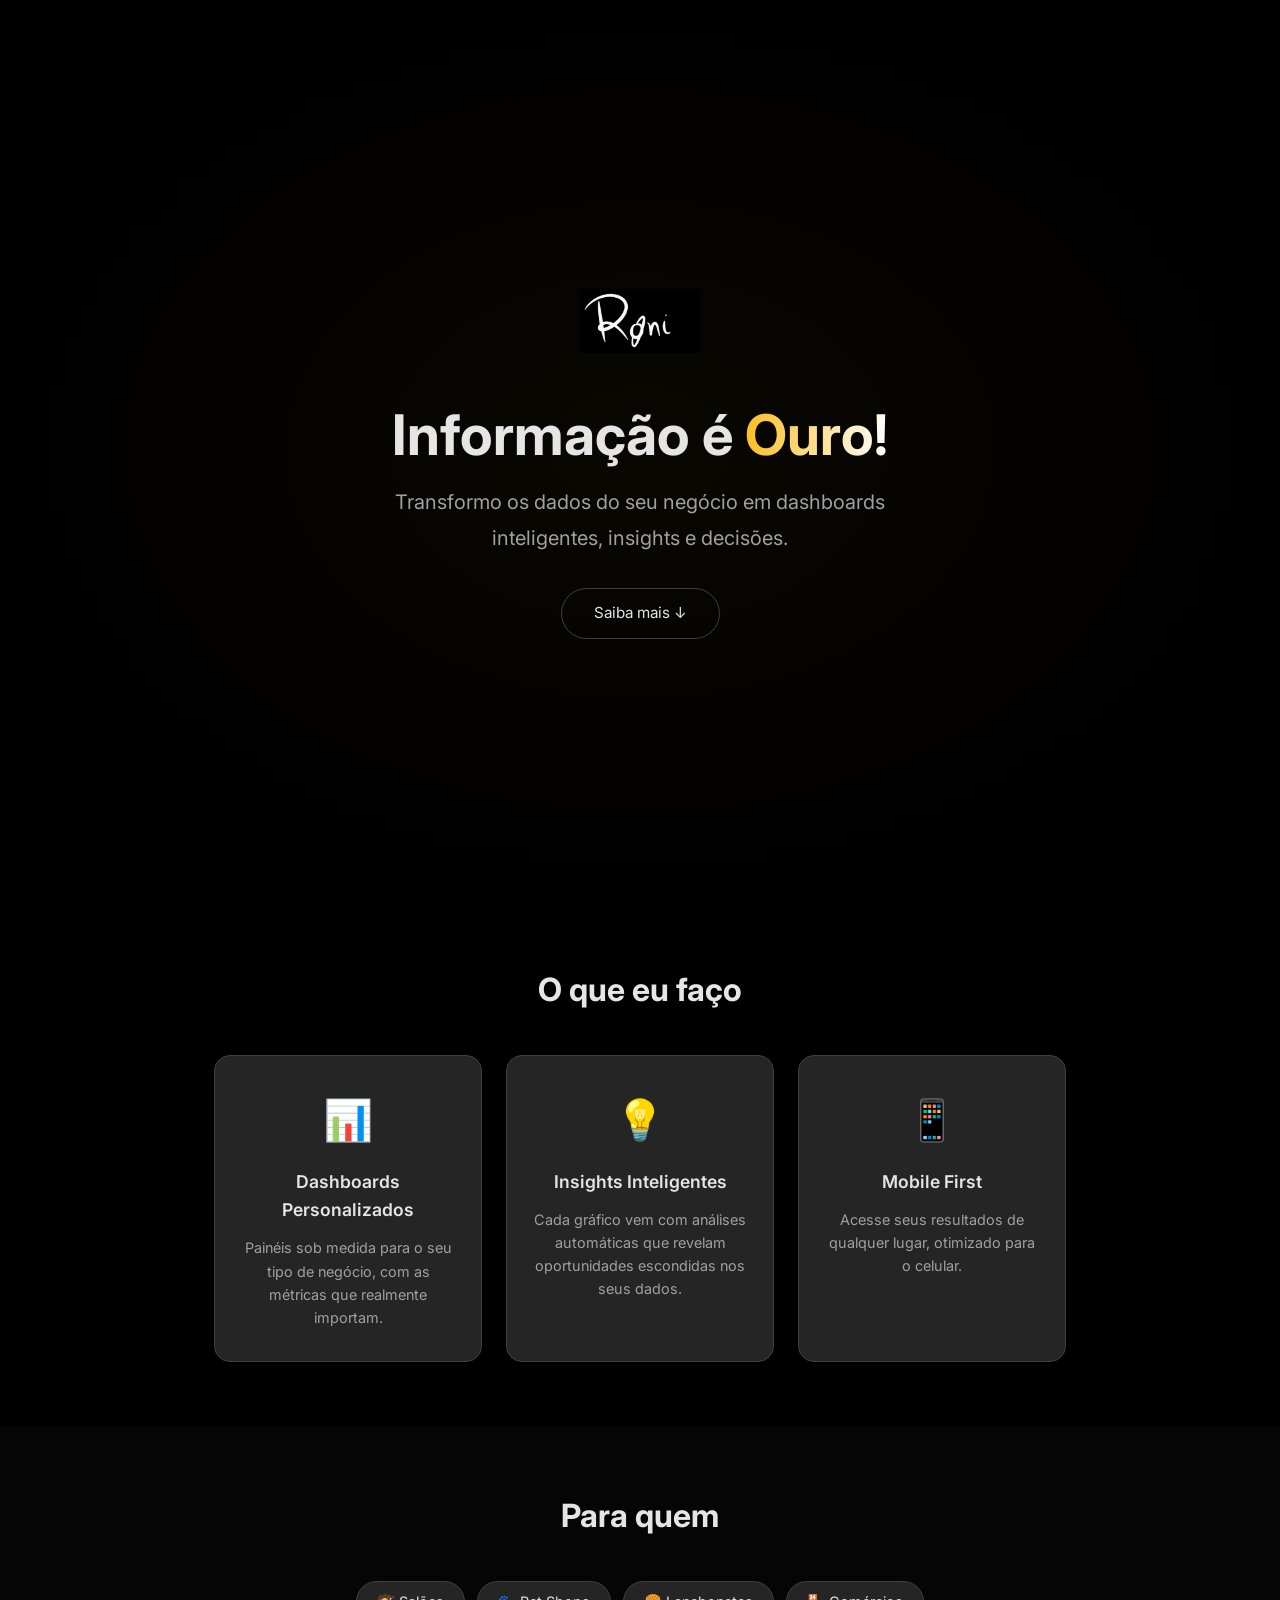
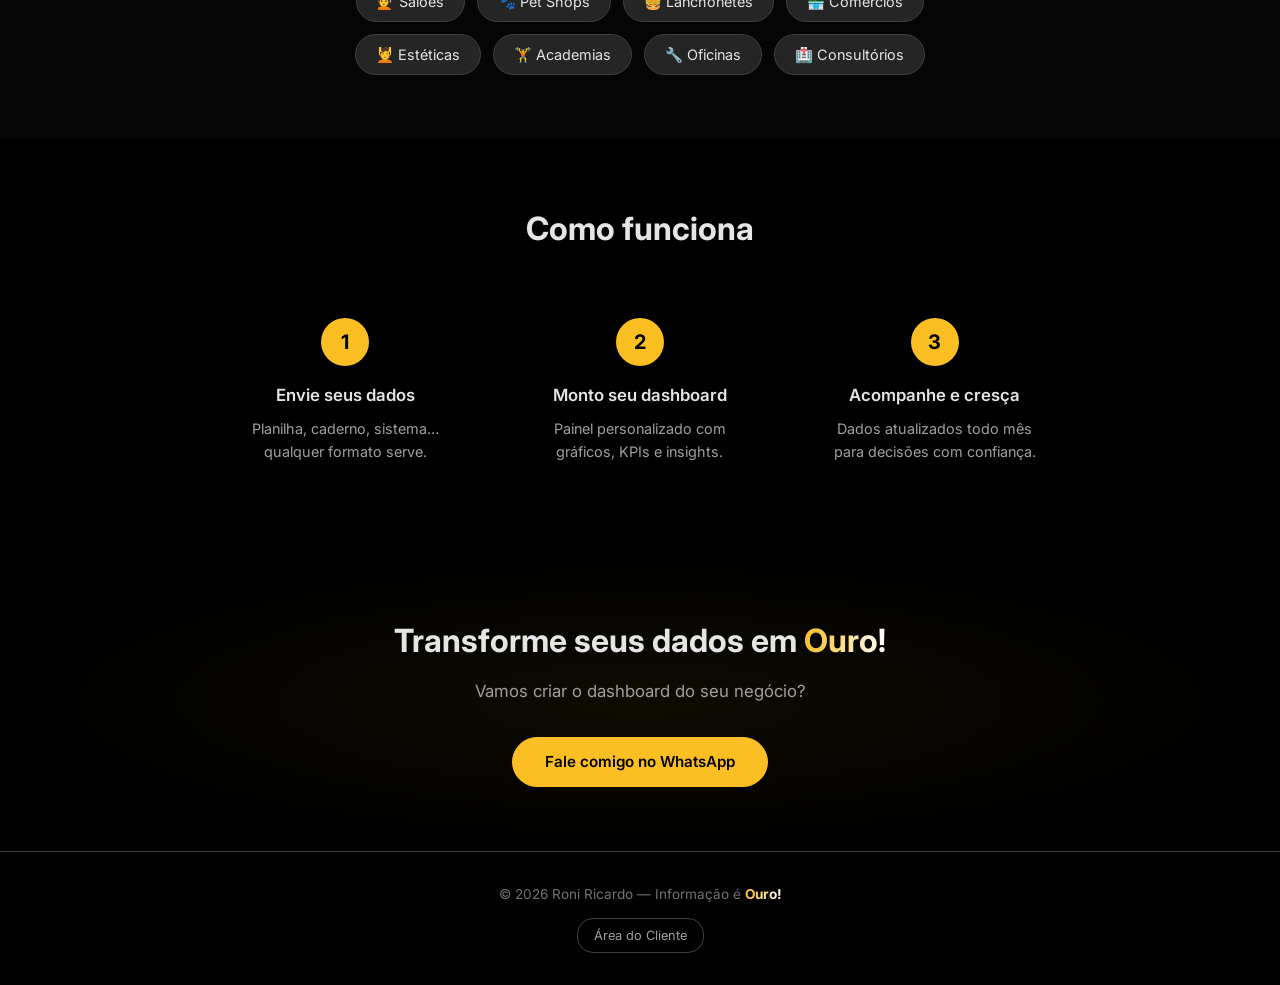
==== commit 0ae4330d: "site novo" ====
--- a/index.html
+++ b/index.html
@@ -3,16 +3,28 @@
 <head>
     <meta charset="UTF-8">
     <meta name="viewport" content="width=device-width, initial-scale=1.0">
-    <title>Roni Ricardo — Informação é Ouro</title>
+    <title>Roni Ricardo — Informação é Ouro!</title>
+    <link rel="preconnect" href="https://fonts.googleapis.com">
+    <link rel="preconnect" href="https://fonts.gstatic.com" crossorigin>
+    <link href="https://fonts.googleapis.com/css2?family=Inter:wght@400;500;600;700;800&display=swap" rel="stylesheet">
     <link rel="stylesheet" href="styles.css">
 </head>
 <body>
     <div class="landing">
+        <div class="bg-bars" aria-hidden="true">
+            <span class="bar b1"></span>
+            <span class="bar b2"></span>
+            <span class="bar b3"></span>
+            <span class="bar b4"></span>
+            <span class="bar b5"></span>
+            <span class="bar b6"></span>
+            <span class="bar b7"></span>
+        </div>
 
         <!-- Hero -->
         <section class="landing-hero">
             <img src="assinatura.gif" alt="Roni Ricardo" class="landing-logo">
-            <h1 class="landing-title">Informação é <span class="gold-text">Ouro</span></h1>
+            <h1 class="landing-title">Informação é <span class="gold-text">Ouro!</span></h1>
             <p class="landing-subtitle">Transformo os dados do seu negócio em dashboards inteligentes, insights e decisões.</p>
             <a href="#servicos" class="landing-btn">Saiba mais ↓</a>
         </section>
@@ -78,7 +90,7 @@
 
         <!-- CTA -->
         <section class="landing-cta">
-            <h2>Transforme seus dados em <span class="gold-text">Ouro</span></h2>
+            <h2>Transforme seus dados em <span class="gold-text">Ouro!</span></h2>
             <p>Vamos criar o dashboard do seu negócio?</p>
             <!-- Substitua # pelo link do WhatsApp: https://wa.me/55XXXXXXXXXXX -->
             <a href="#" class="landing-btn landing-btn-gold">Fale comigo no WhatsApp</a>
@@ -86,7 +98,7 @@
 
         <!-- Footer -->
         <footer class="landing-footer">
-            <p>&copy; 2026 Roni Ricardo — Informação é <span class="gold-text">Ouro</span></p>
+            <p>&copy; 2026 Roni Ricardo — Informação é <span class="gold-text">Ouro!</span></p>
             <a href="dashboard.html" class="landing-footer-link">Área do Cliente</a>
         </footer>
 
--- a/styles.css
+++ b/styles.css
@@ -34,6 +34,7 @@
     display: flex;
     flex-direction: column;
     background: #000000;
+    font-family: 'Inter', -apple-system, BlinkMacSystemFont, 'Segoe UI', sans-serif;
 }
 
 /* ===== SIGNATURE SECTION ===== */
@@ -60,7 +61,7 @@
 }
 
 .tagline {
-    font-size: 1.25rem;
+    font-size: 1.5rem;
     color: var(--text);
     font-weight: 600;
     margin: 0.5rem 0 0 0;
@@ -68,7 +69,7 @@
 }
 
 .client-logo-box {
-    min-height: 80px;
+    min-height: 116px;
     display: flex;
     align-items: center;
     justify-content: center;
@@ -76,8 +77,8 @@
 }
 
 .client-logo {
-    max-width: 220px;
-    max-height: 80px;
+    max-width: 317px;
+    max-height: 116px;
     width: auto;
     height: auto;
     object-fit: contain;
@@ -86,17 +87,29 @@
 }
 
 .gold-text {
-    color: #fbbf24;
+    /* Efeito de reflexo apenas no texto */
     font-weight: 700;
+    color: transparent;
+    background-image: linear-gradient(90deg, #fbbf24 0%, #fff 50%, #fbbf24 100%);
+    background-size: 200% auto;
+    -webkit-background-clip: text;
+    background-clip: text;
+    animation: goldShine 2.2s linear infinite;
+}
+
+@keyframes goldShine {
+    0% { background-position: 200% center; }
+    50% { background-position: 50% center; }
+    100% { background-position: -200% center; }
 }
 
 /* ===== HEADER ===== */
 .header {
     padding: 1.5rem 1rem;
-    background: linear-gradient(135deg, var(--primary-dark) 0%, var(--primary) 100%);
-    color: rgb(0, 0, 0);
-    text-align: center;
-    animation: slideDown 0.6s ease-out;
+    background: transparent;
+    color: var(--text);
+    text-align: center;
+    animation: none;
 }
 
 .header-info {
@@ -205,7 +218,7 @@
 
 @media (min-width: 800px) {
     .charts-grid {
-        grid-template-columns: repeat(2, 1fr);
+        grid-template-columns: repeat(3, 1fr);
     }
 }
 
@@ -343,6 +356,49 @@
 .landing {
     min-height: 100vh;
     background: #000000;
+    position: relative;
+    font-family: 'Inter', -apple-system, BlinkMacSystemFont, 'Segoe UI', sans-serif;
+}
+
+/* garantir que conteúdo fique acima da marca-d'água */
+.landing > * {
+    position: relative;
+    z-index: 1;
+}
+
+/* Marca-d'água de barras sutis (animadas) */
+.bg-bars {
+    position: absolute;
+    inset: 0;
+    display: flex;
+    align-items: center;
+    justify-content: center;
+    gap: 12px;
+    pointer-events: none;
+    z-index: 0;
+    opacity: 0.06;
+    filter: blur(0.6px) saturate(0.6);
+}
+.bg-bars .bar {
+    width: 10px;
+    background: linear-gradient(180deg, #cbd5e1 0%, #94a3b8 100%);
+    border-radius: 3px;
+    display: inline-block;
+    transform-origin: bottom center;
+    animation: barPulse 3.2s ease-in-out infinite;
+}
+.bg-bars .b1 { height: 40px; animation-delay: 0s; }
+.bg-bars .b2 { height: 60px; animation-delay: 0.15s; }
+.bg-bars .b3 { height: 30px; animation-delay: 0.3s; }
+.bg-bars .b4 { height: 80px; animation-delay: 0.45s; }
+.bg-bars .b5 { height: 50px; animation-delay: 0.6s; }
+.bg-bars .b6 { height: 35px; animation-delay: 0.75s; }
+.bg-bars .b7 { height: 70px; animation-delay: 0.9s; }
+
+@keyframes barPulse {
+    0% { transform: scaleY(0.85); opacity: 0.9; }
+    50% { transform: scaleY(1.15); opacity: 1; }
+    100% { transform: scaleY(0.85); opacity: 0.9; }
 }
 
 .landing-hero {
@@ -360,7 +416,7 @@
     width: 120px;
     height: 120px;
     object-fit: contain;
-    margin-bottom: 1.5rem;
+    margin-bottom: 0.6rem;
     animation: slideDown 0.6s ease-out;
 }
 
@@ -368,7 +424,7 @@
     font-size: clamp(2rem, 6vw, 3.5rem);
     font-weight: 700;
     color: var(--text);
-    margin-bottom: 1rem;
+    margin-bottom: 0.25rem;
     animation: fadeIn 0.8s ease-out 0.3s both;
 }
 
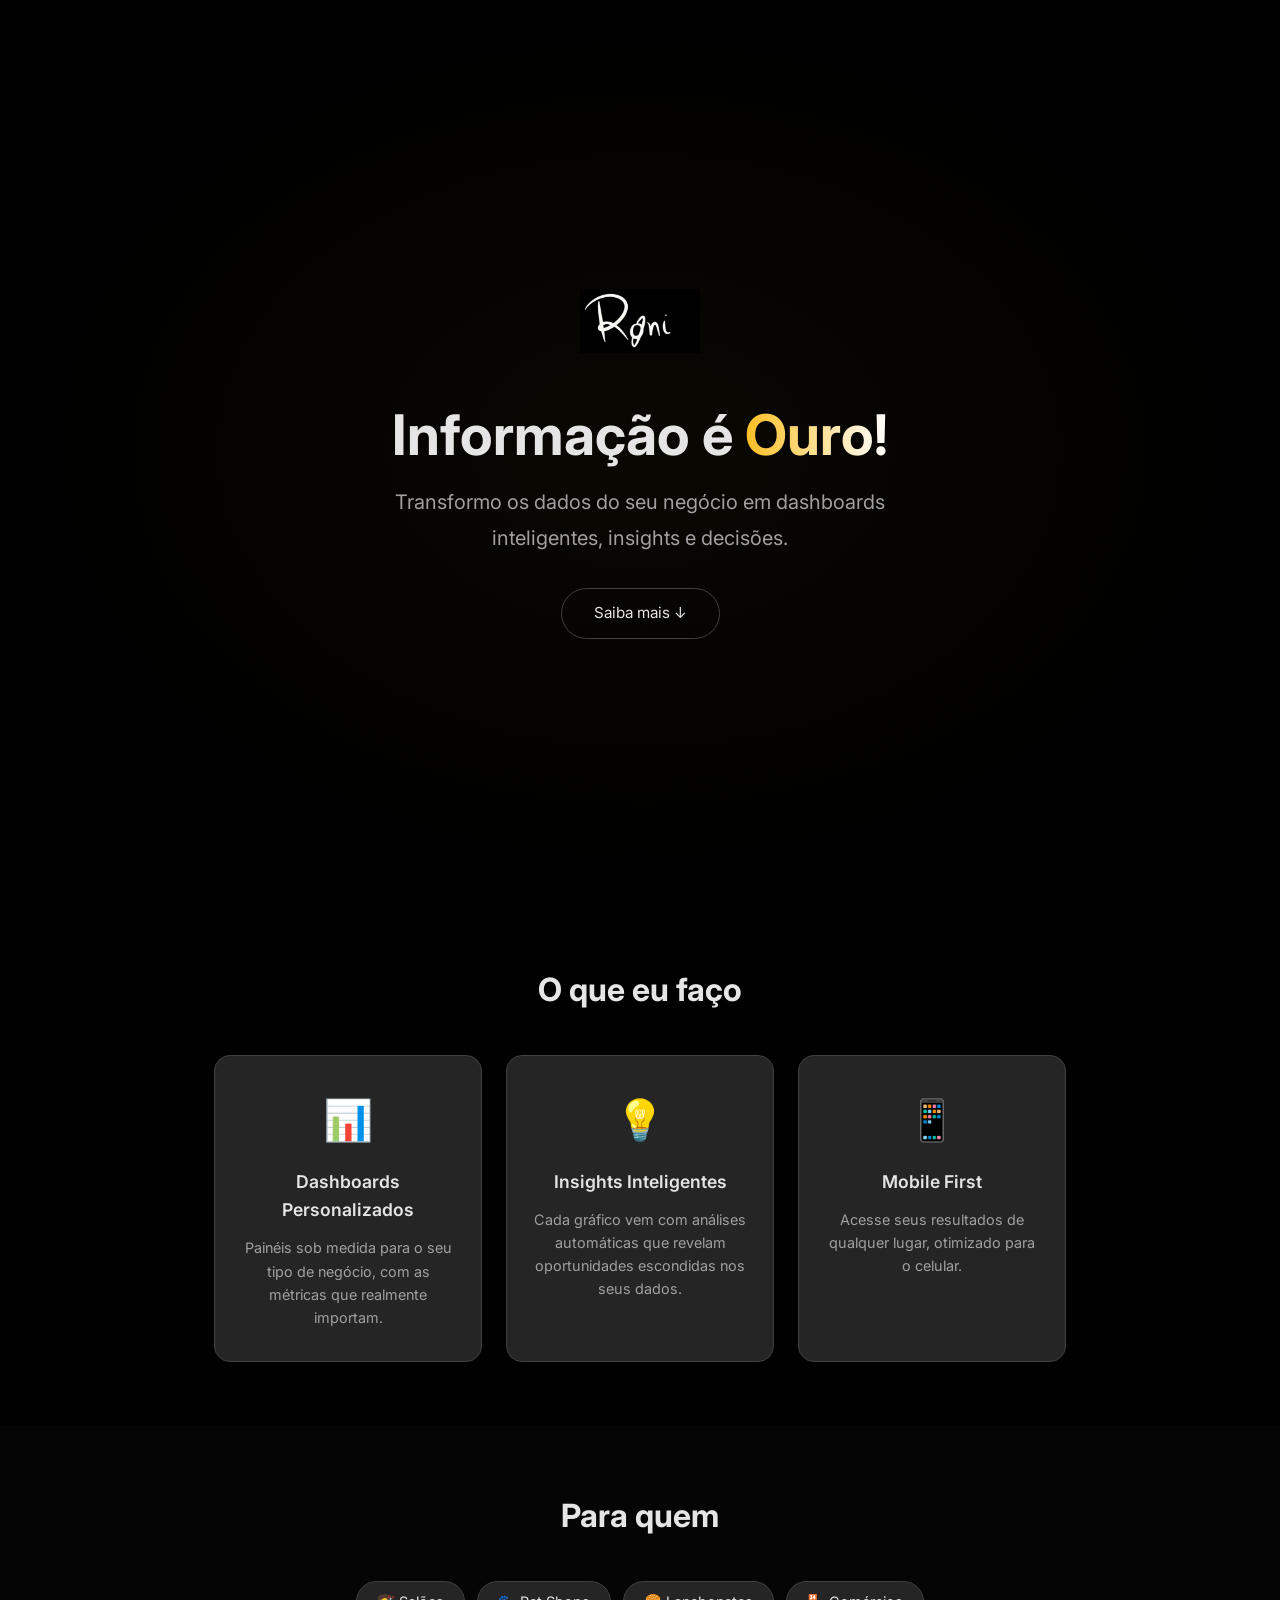
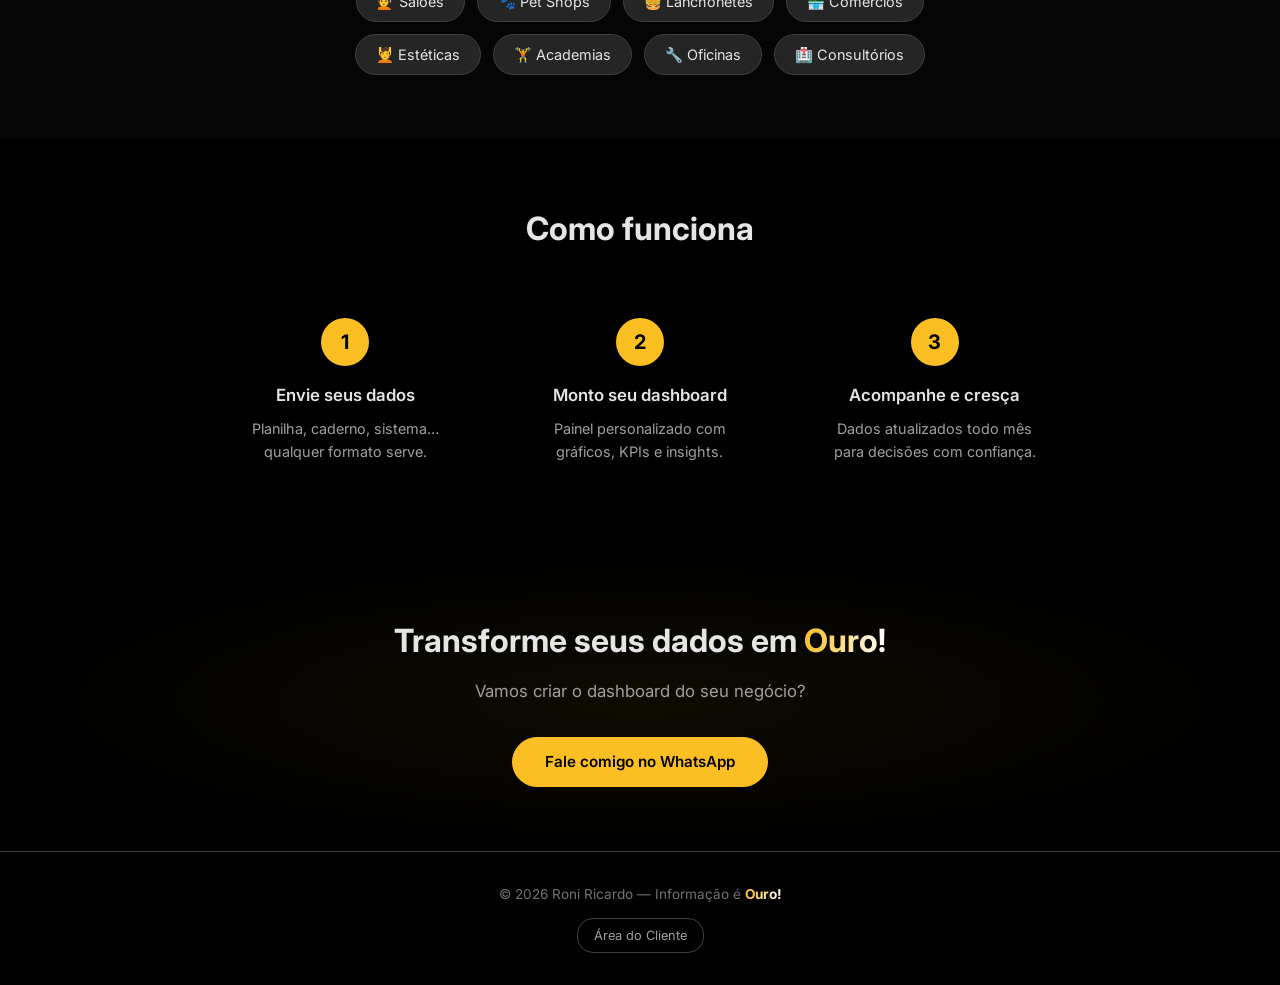
==== commit 94dc57ea: "site novo" ====
--- a/index.html
+++ b/index.html
@@ -93,7 +93,7 @@
             <h2>Transforme seus dados em <span class="gold-text">Ouro!</span></h2>
             <p>Vamos criar o dashboard do seu negócio?</p>
             <!-- Substitua # pelo link do WhatsApp: https://wa.me/55XXXXXXXXXXX -->
-            <a href="#" class="landing-btn landing-btn-gold">Fale comigo no WhatsApp</a>
+            <a href="https://wa.me/5511943322013?text=Ol%C3%A1%2C%20tenho%20interesse%20no%20dashboard!" target="_blank" class="landing-btn landing-btn-gold">Fale comigo no WhatsApp</a>
         </section>
 
         <!-- Footer -->
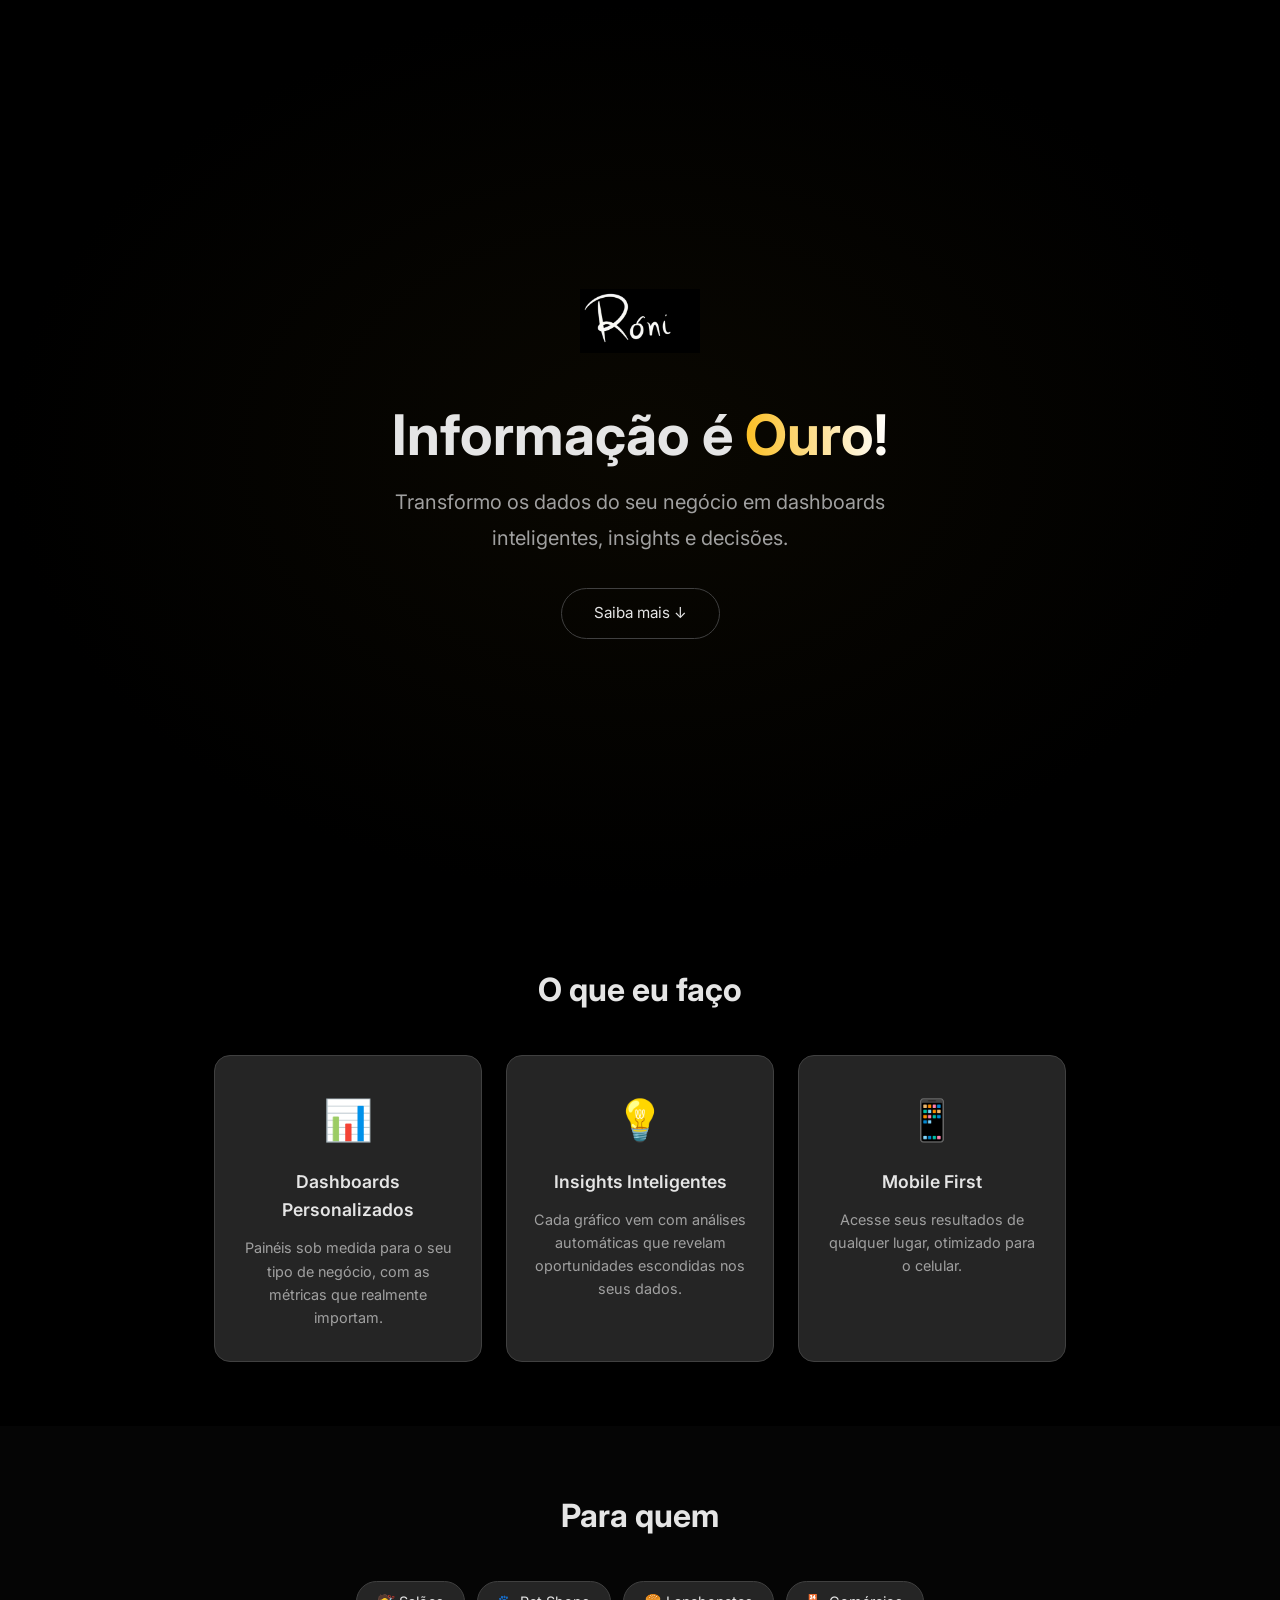
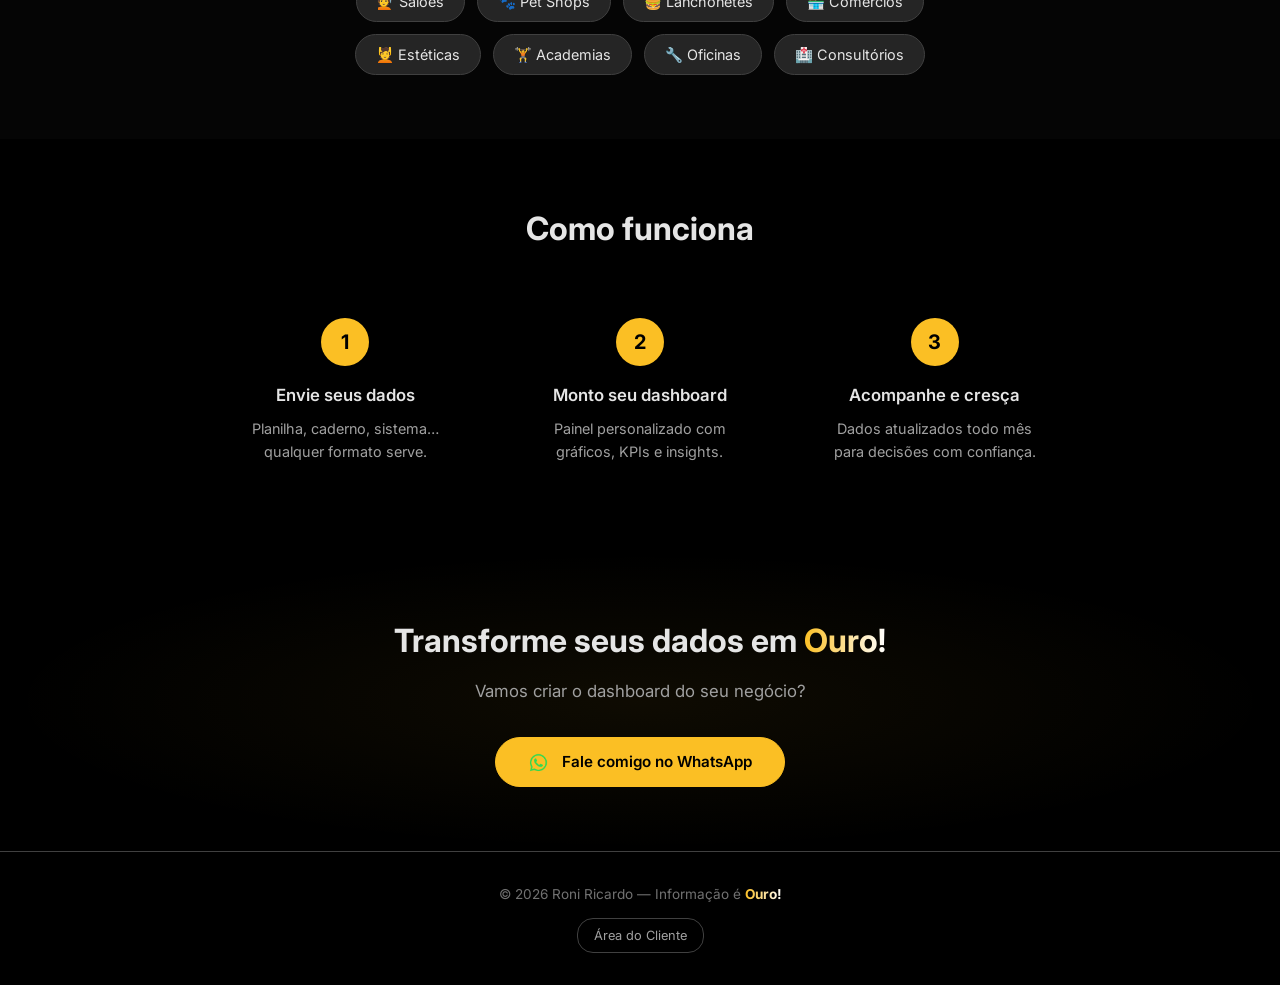
==== commit 59bdfe6e: "site novo" ====
--- a/index.html
+++ b/index.html
@@ -93,7 +93,10 @@
             <h2>Transforme seus dados em <span class="gold-text">Ouro!</span></h2>
             <p>Vamos criar o dashboard do seu negócio?</p>
             <!-- Substitua # pelo link do WhatsApp: https://wa.me/55XXXXXXXXXXX -->
-            <a href="https://wa.me/5511943322013?text=Ol%C3%A1%2C%20tenho%20interesse%20no%20dashboard!" target="_blank" class="landing-btn landing-btn-gold">Fale comigo no WhatsApp</a>
+            <a href="https://wa.me/5511943322013?text=Ol%C3%A1%2C%20tenho%20interesse%20no%20dashboard!" target="_blank" class="landing-btn landing-btn-gold" aria-label="Fale comigo no WhatsApp">
+                <img src="whats.webp" alt="WhatsApp" class="whatsapp-icon" />
+                Fale comigo no WhatsApp
+            </a>
         </section>
 
         <!-- Footer -->
--- a/styles.css
+++ b/styles.css
@@ -43,6 +43,36 @@
     text-align: center;
     background: #000000;
     border-bottom: 1px solid var(--border);
+    position: relative;
+    overflow: hidden;
+}
+
+/* Barras animadas dentro da signature-section */
+.sig-bars {
+    position: absolute;
+    bottom: 0;
+    left: 0;
+    right: 0;
+    display: flex;
+    align-items: flex-end;
+    gap: 0;
+    height: 80px;
+    pointer-events: none;
+    opacity: 0.18;
+}
+.sig-bars span {
+    flex: 1;
+    min-width: 0;
+    height: var(--h, 30px);
+    background: linear-gradient(180deg, #9ca3af 0%, #4b5563 100%);
+    border-radius: 2px 2px 0 0;
+    transform-origin: bottom center;
+    animation: sigBarPulse 2.8s ease-in-out var(--d, 0s) infinite;
+}
+@keyframes sigBarPulse {
+    0%   { transform: scaleY(0.75); opacity: 0.7; }
+    50%  { transform: scaleY(1.15); opacity: 1;   }
+    100% { transform: scaleY(0.75); opacity: 0.7; }
 }
 
 .signature-container {
@@ -61,11 +91,13 @@
 }
 
 .tagline {
-    font-size: 1.5rem;
-    color: var(--text);
-    font-weight: 600;
+    font-size: 1.71rem;
+    color: var(--text);
+    font-weight: 400;
+    font-family: 'DM Serif Display', Georgia, serif;
+    font-style: italic;
     margin: 0.5rem 0 0 0;
-    letter-spacing: 0.5px;
+    letter-spacing: 0.6px;
 }
 
 .client-logo-box {
@@ -447,6 +479,15 @@
     font-size: 0.95rem;
     transition: all 0.3s ease;
     animation: fadeIn 0.8s ease-out 0.9s both;
+}
+
+.landing-btn .whatsapp-icon {
+    width: 20px;
+    height: 20px;
+    object-fit: contain;
+    vertical-align: middle;
+    margin-right: 0.6rem;
+    filter: none;
 }
 
 .landing-btn:hover {
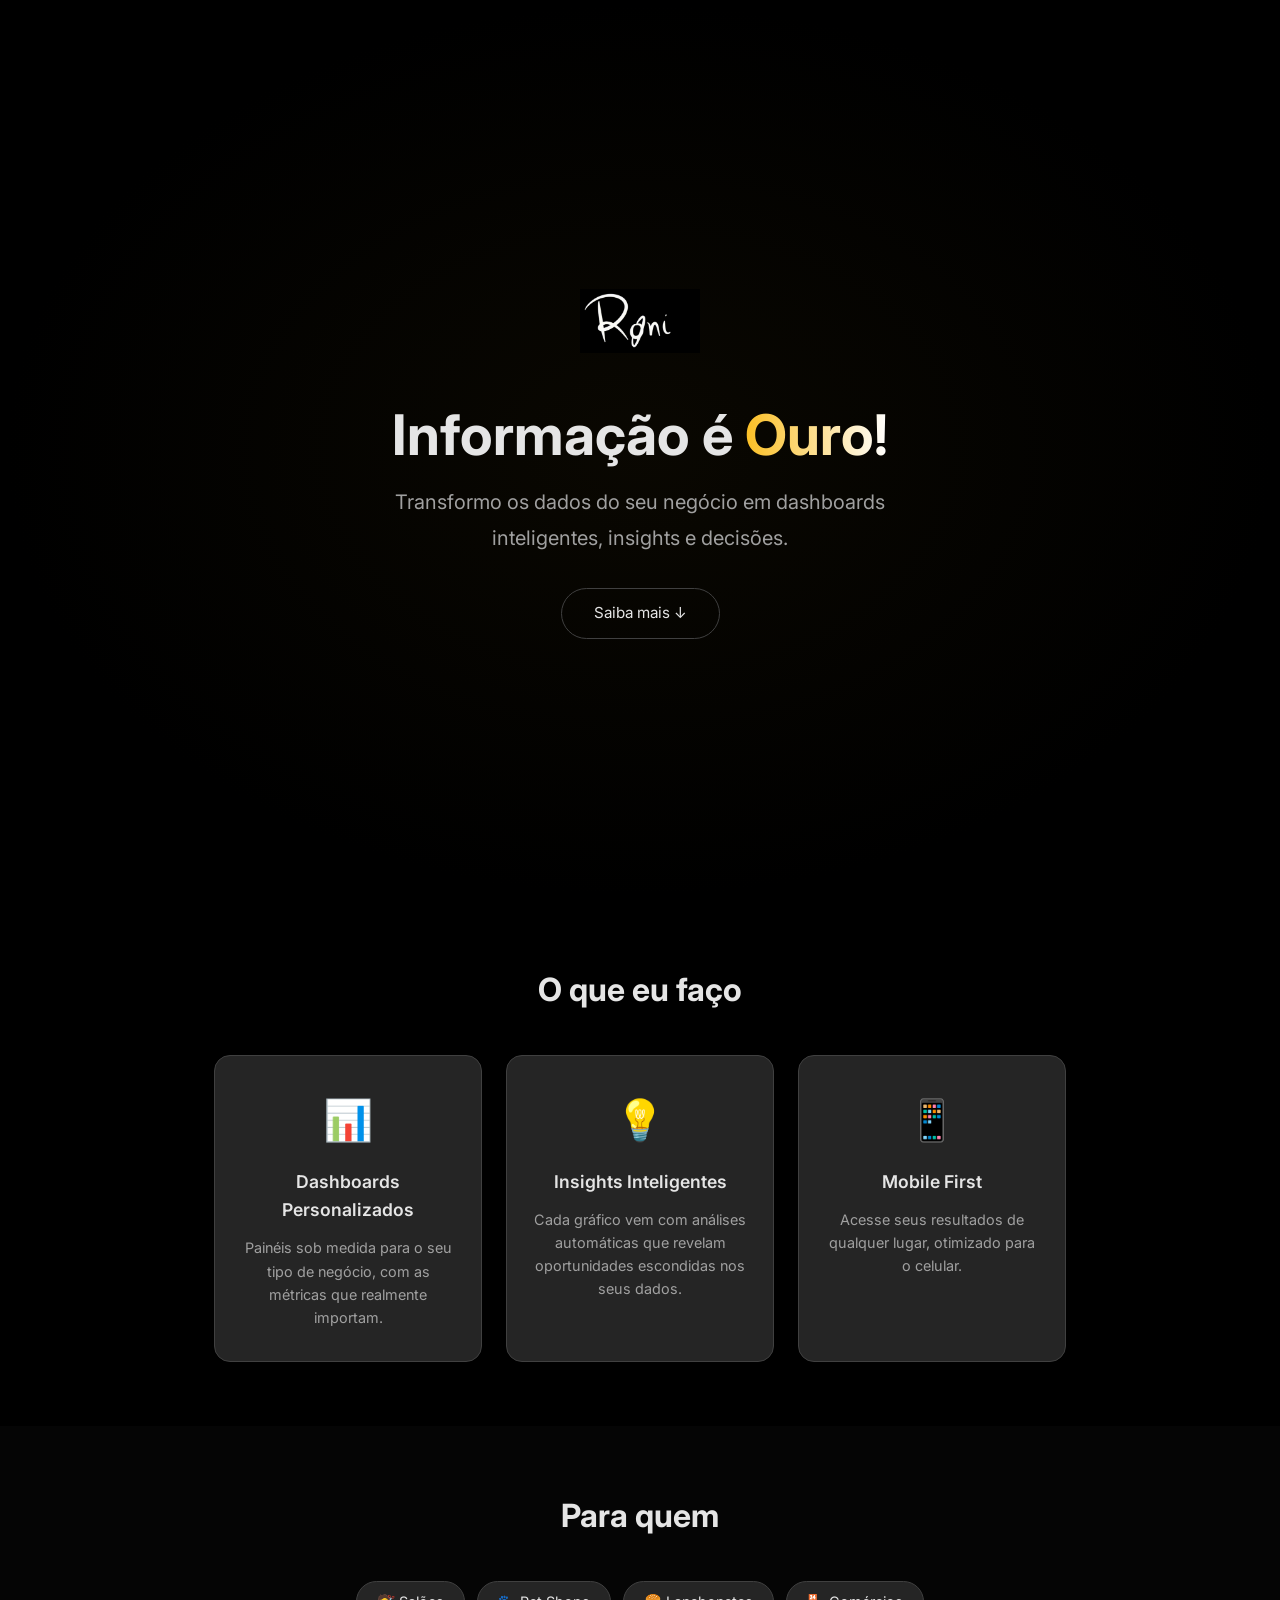
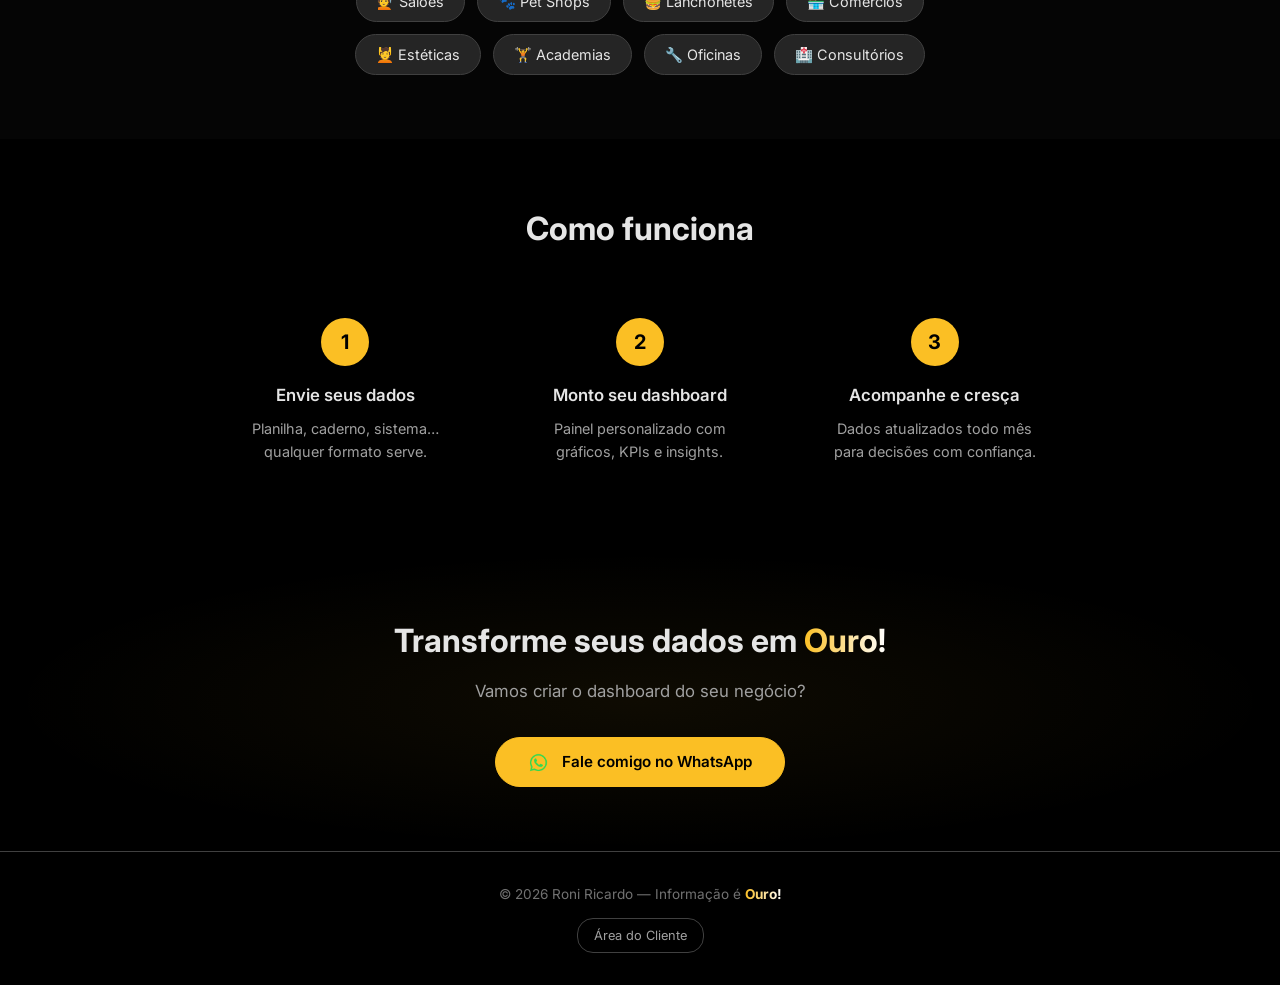
==== commit fe521b71: "site novo" ====
--- a/index.html
+++ b/index.html
@@ -4,6 +4,16 @@
     <meta charset="UTF-8">
     <meta name="viewport" content="width=device-width, initial-scale=1.0">
     <title>Roni Ricardo — Informação é Ouro!</title>
+    <meta name="description" content="Transformo os dados do seu negócio em dashboards inteligentes, insights e decisões. BI sob medida para pequenos negócios.">
+    <meta name="robots" content="index, follow">
+    <link rel="canonical" href="https://roniricardo.com/">
+    <meta property="og:type" content="website">
+    <meta property="og:title" content="Roni Ricardo — Business Intelligence">
+    <meta property="og:description" content="Dashboards personalizados e insights automáticos para pequenos negócios.">
+    <meta property="og:url" content="https://roniricardo.com/">
+    <meta name="twitter:card" content="summary">
+    <meta name="twitter:title" content="Roni Ricardo — Business Intelligence">
+    <meta name="twitter:description" content="Dashboards personalizados e insights automáticos para pequenos negócios.">
     <link rel="preconnect" href="https://fonts.googleapis.com">
     <link rel="preconnect" href="https://fonts.gstatic.com" crossorigin>
     <link href="https://fonts.googleapis.com/css2?family=Inter:wght@400;500;600;700;800&display=swap" rel="stylesheet">
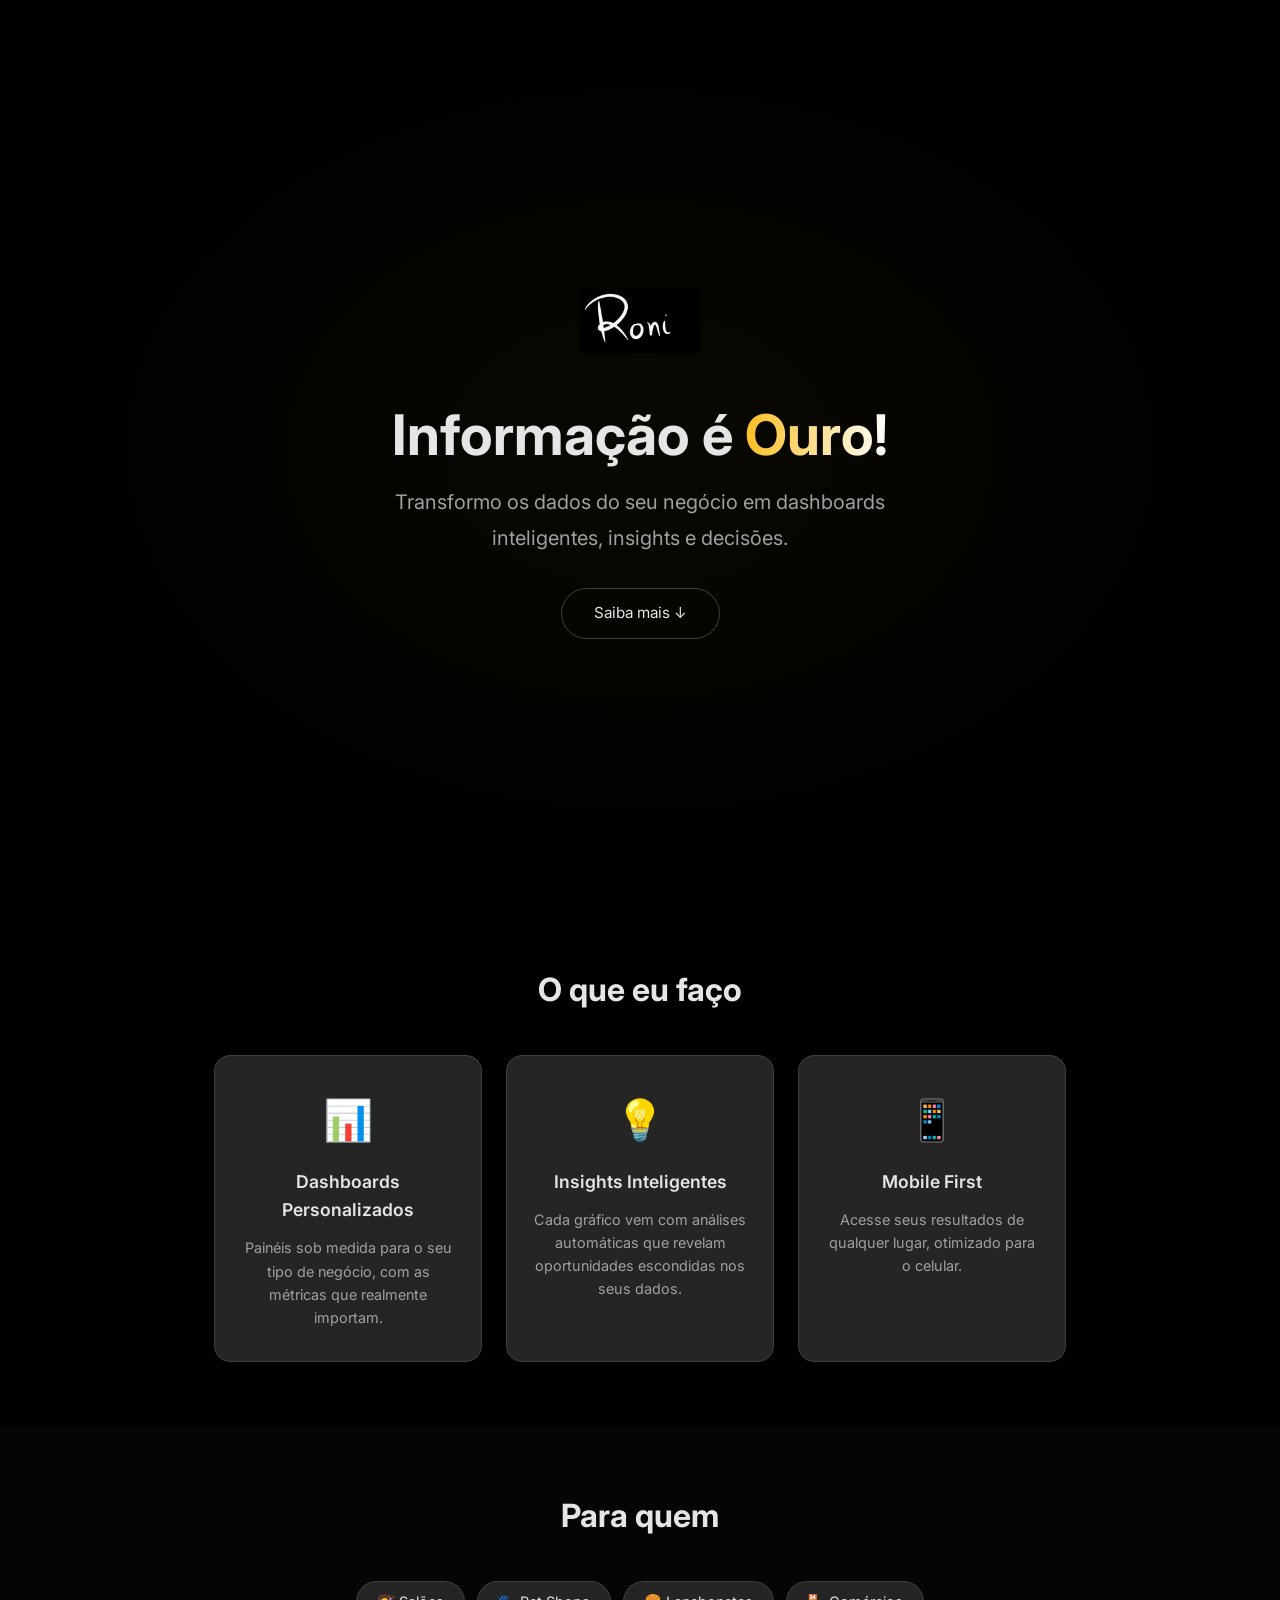
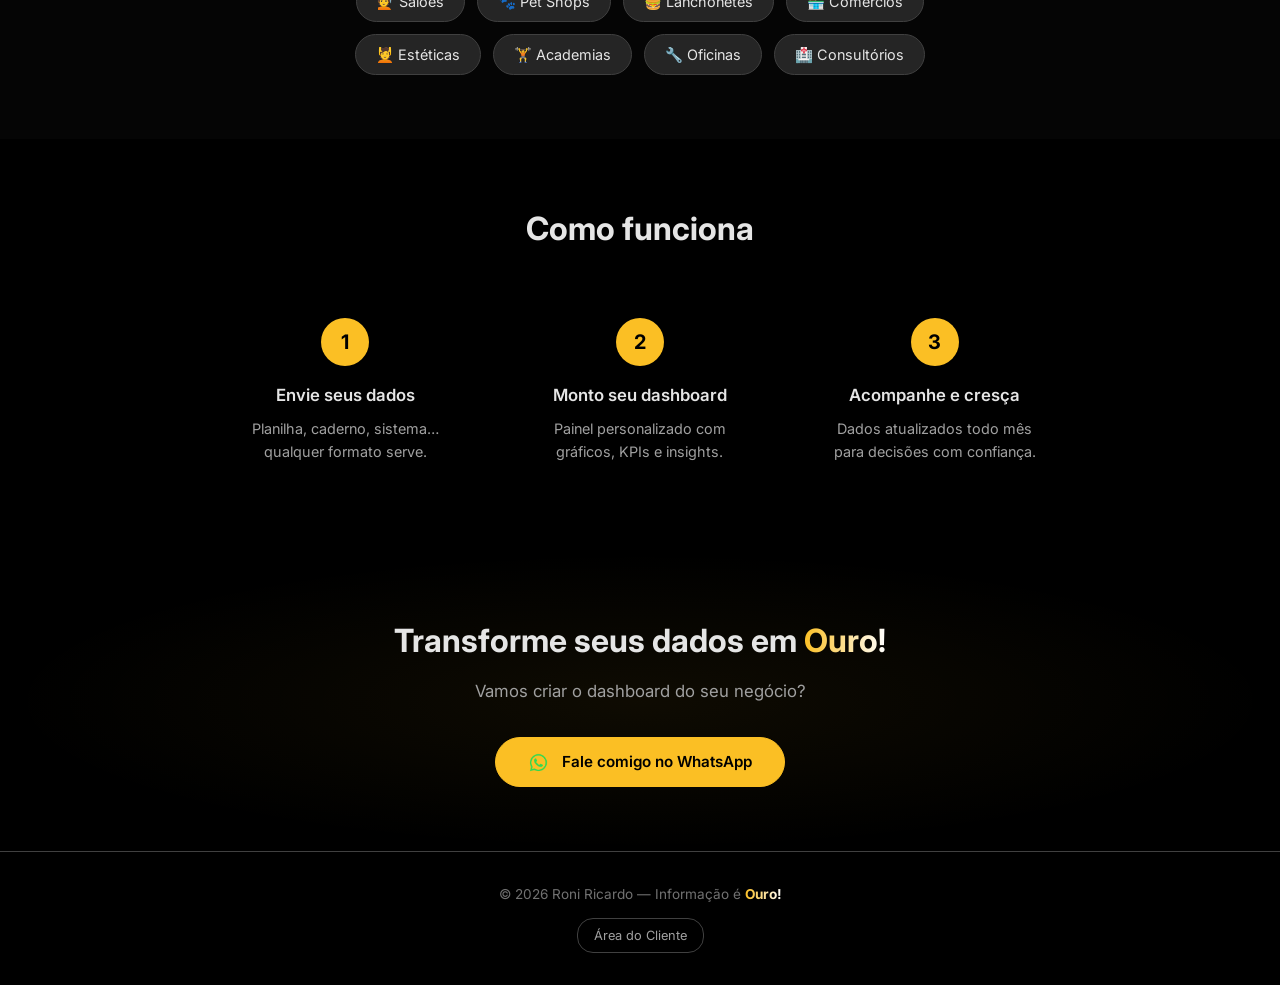
==== commit 6e972c35: "site novo" ====
--- a/index.html
+++ b/index.html
@@ -3,16 +3,16 @@
 <head>
     <meta charset="UTF-8">
     <meta name="viewport" content="width=device-width, initial-scale=1.0">
-    <title>Roni Ricardo — Informação é Ouro!</title>
+    <title>Róni Ricardo — Informação é Ouro!</title>
     <meta name="description" content="Transformo os dados do seu negócio em dashboards inteligentes, insights e decisões. BI sob medida para pequenos negócios.">
     <meta name="robots" content="index, follow">
     <link rel="canonical" href="https://roniricardo.com/">
     <meta property="og:type" content="website">
-    <meta property="og:title" content="Roni Ricardo — Business Intelligence">
+    <meta property="og:title" content="Róni Ricardo — Business Intelligence">
     <meta property="og:description" content="Dashboards personalizados e insights automáticos para pequenos negócios.">
     <meta property="og:url" content="https://roniricardo.com/">
     <meta name="twitter:card" content="summary">
-    <meta name="twitter:title" content="Roni Ricardo — Business Intelligence">
+    <meta name="twitter:title" content="Róni Ricardo — Business Intelligence">
     <meta name="twitter:description" content="Dashboards personalizados e insights automáticos para pequenos negócios.">
     <link rel="preconnect" href="https://fonts.googleapis.com">
     <link rel="preconnect" href="https://fonts.gstatic.com" crossorigin>
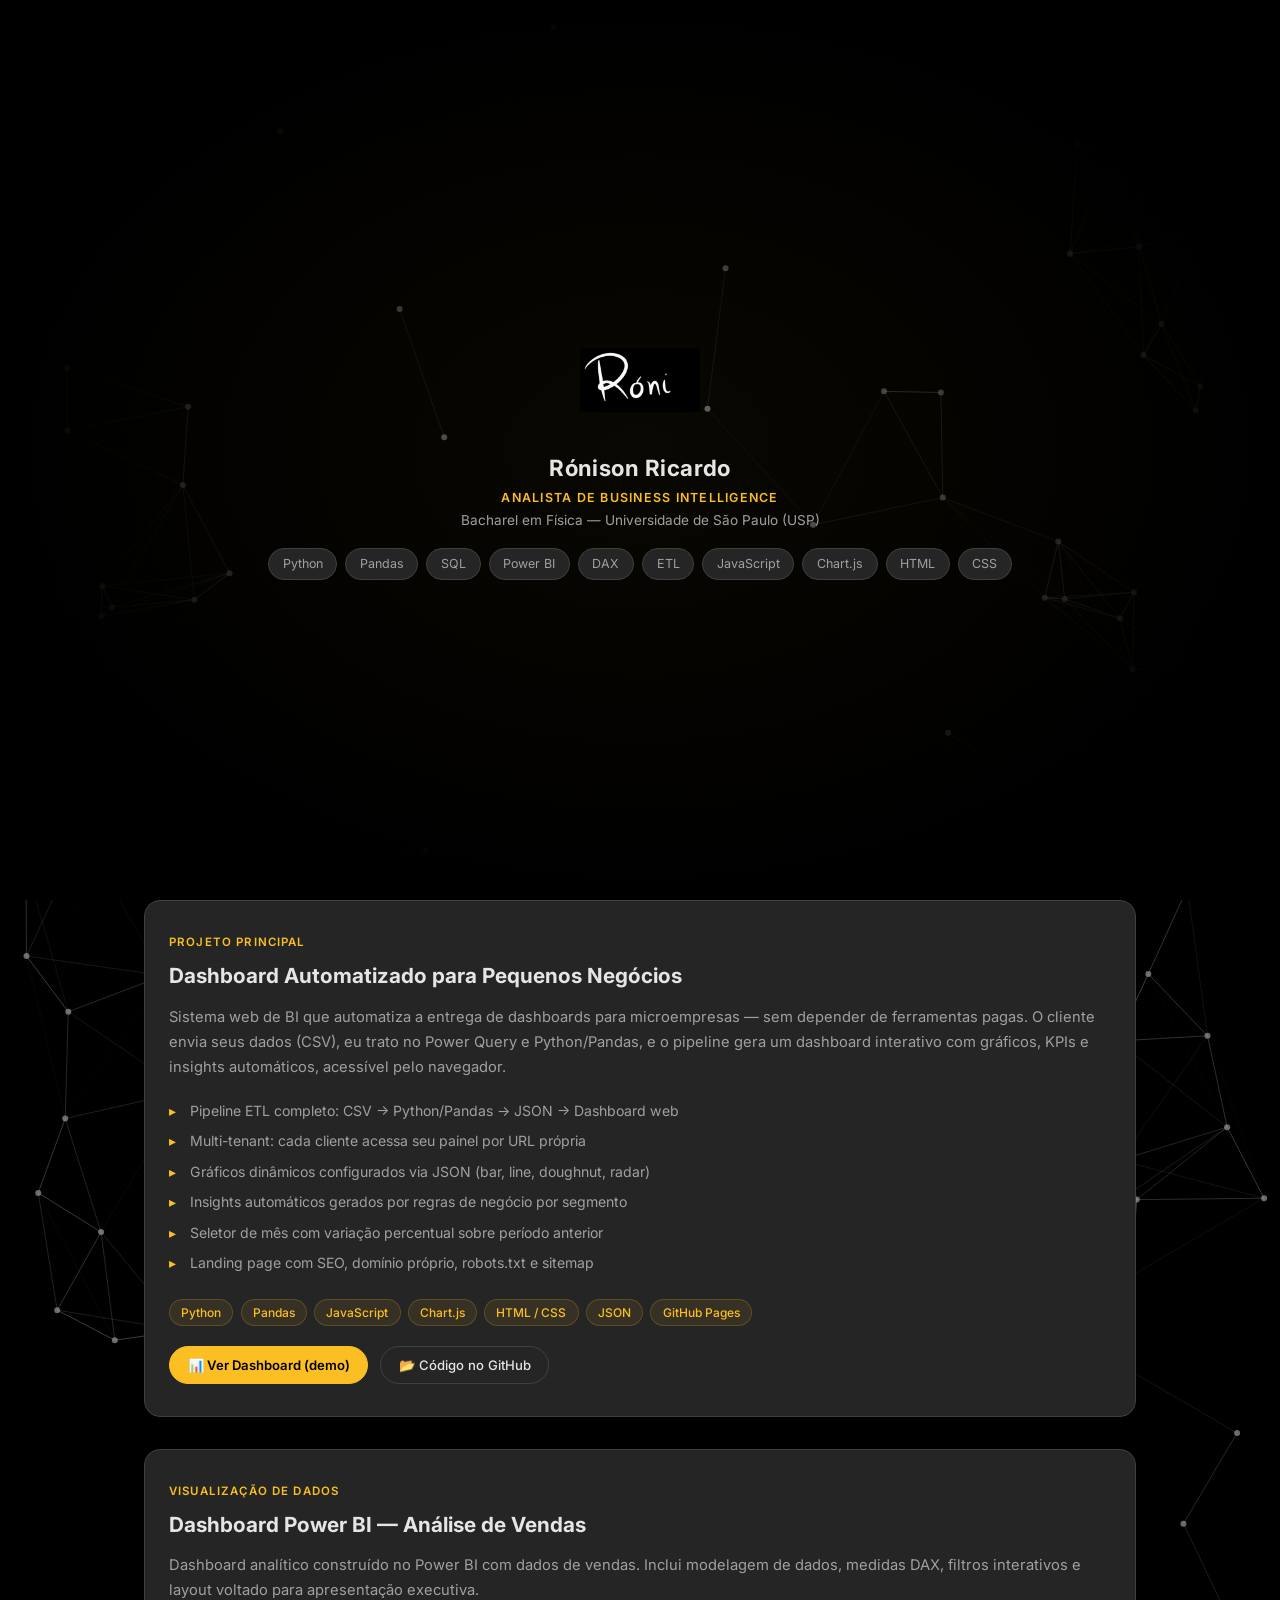
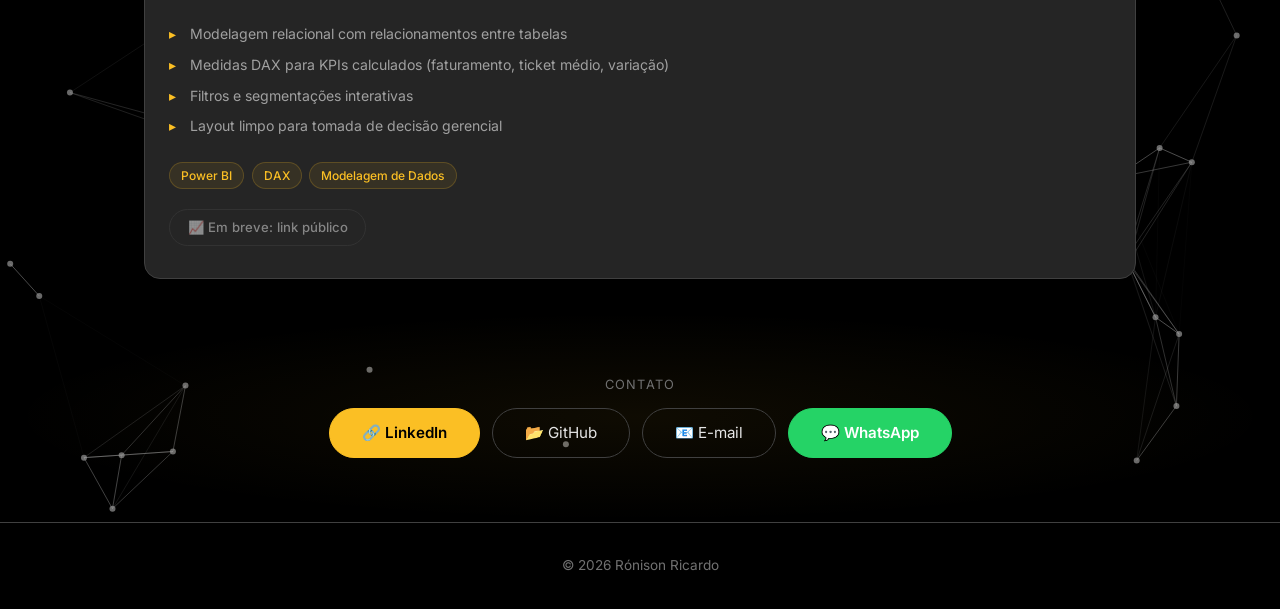
==== commit 25ed18be: "site novo" ====
--- a/index.html
+++ b/index.html
@@ -3,143 +3,375 @@
 <head>
     <meta charset="UTF-8">
     <meta name="viewport" content="width=device-width, initial-scale=1.0">
-    <title>Róni Ricardo — Informação é Ouro!</title>
-    <meta name="description" content="Transformo os dados do seu negócio em dashboards inteligentes, insights e decisões. BI sob medida para pequenos negócios.">
+    <title>Rónison Ricardo — Business Intelligence</title>
+    <meta name="description" content="Analista de BI | Física — USP. Dashboards automatizados, ETL com Python/Pandas, Power BI e visualização de dados.">
     <meta name="robots" content="index, follow">
     <link rel="canonical" href="https://roniricardo.com/">
     <meta property="og:type" content="website">
-    <meta property="og:title" content="Róni Ricardo — Business Intelligence">
-    <meta property="og:description" content="Dashboards personalizados e insights automáticos para pequenos negócios.">
+    <meta property="og:title" content="Rónison Ricardo — Business Intelligence">
+    <meta property="og:description" content="Analista de BI | Física — USP. Dashboards automatizados, ETL com Python, Power BI e visualização de dados.">
     <meta property="og:url" content="https://roniricardo.com/">
     <meta name="twitter:card" content="summary">
-    <meta name="twitter:title" content="Róni Ricardo — Business Intelligence">
-    <meta name="twitter:description" content="Dashboards personalizados e insights automáticos para pequenos negócios.">
+    <meta name="twitter:title" content="Rónison Ricardo — Business Intelligence">
+    <meta name="twitter:description" content="Analista de BI | Física — USP. Dashboards automatizados, ETL com Python, Power BI e visualização de dados.">
     <link rel="preconnect" href="https://fonts.googleapis.com">
     <link rel="preconnect" href="https://fonts.gstatic.com" crossorigin>
     <link href="https://fonts.googleapis.com/css2?family=Inter:wght@400;500;600;700;800&display=swap" rel="stylesheet">
     <link rel="stylesheet" href="styles.css">
+    <style>
+        /* --- Portfolio-specific --- */
+        #nodeGraph {
+            position: absolute;
+            inset: 0;
+            width: 100%;
+            height: 100%;
+            z-index: 0;
+            pointer-events: none;
+        }
+        .profile-info {
+            display: flex;
+            flex-direction: column;
+            align-items: center;
+            gap: 0.15rem;
+        }
+        .profile-name {
+            font-size: 1.4rem;
+            font-weight: 700;
+            color: var(--text);
+            letter-spacing: 0.02em;
+        }
+        .profile-role {
+            font-size: 0.95rem;
+            color: #fbbf24;
+            font-weight: 600;
+            text-transform: uppercase;
+            letter-spacing: 0.1em;
+            font-size: 0.78rem;
+        }
+        .profile-formation {
+            font-size: 0.85rem;
+            color: var(--text-muted);
+        }
+        .profile-stack {
+            display: flex;
+            flex-wrap: wrap;
+            gap: 0.5rem;
+            justify-content: center;
+            margin-top: 1rem;
+        }
+        .stack-tag {
+            padding: 0.3rem 0.85rem;
+            background: var(--card-bg);
+            border: 1px solid var(--border);
+            border-radius: 2rem;
+            font-size: 0.78rem;
+            color: var(--text-muted);
+        }
+        .project-section {
+            max-width: 1040px;
+            margin: 0 auto;
+            padding: 0 1.5rem;
+        }
+        .project-block {
+            background: var(--card-bg);
+            border: 1px solid var(--border);
+            border-radius: 1rem;
+            padding: 2rem 1.5rem;
+            margin-bottom: 2rem;
+            transition: border-color 0.3s ease;
+        }
+        .project-block:hover {
+            border-color: #fbbf24;
+        }
+        .project-label {
+            font-size: 0.72rem;
+            text-transform: uppercase;
+            letter-spacing: 0.1em;
+            color: #fbbf24;
+            font-weight: 600;
+            margin-bottom: 0.5rem;
+        }
+        .project-block h2 {
+            font-size: 1.3rem;
+            font-weight: 700;
+            color: var(--text);
+            margin-bottom: 0.75rem;
+        }
+        .project-block p {
+            color: var(--text-muted);
+            line-height: 1.7;
+            font-size: 0.92rem;
+            margin-bottom: 1rem;
+        }
+        .project-features {
+            list-style: none;
+            padding: 0;
+            margin: 0 0 1.25rem;
+        }
+        .project-features li {
+            color: var(--text-muted);
+            font-size: 0.88rem;
+            padding: 0.25rem 0 0.25rem 1.3rem;
+            position: relative;
+        }
+        .project-features li::before {
+            content: '▸';
+            position: absolute;
+            left: 0;
+            color: #fbbf24;
+        }
+        .project-tech {
+            display: flex;
+            flex-wrap: wrap;
+            gap: 0.45rem;
+            margin-bottom: 1.25rem;
+        }
+        .tech-tag {
+            padding: 0.2rem 0.7rem;
+            background: rgba(251, 191, 36, 0.08);
+            border: 1px solid rgba(251, 191, 36, 0.2);
+            border-radius: 1rem;
+            font-size: 0.75rem;
+            color: #fbbf24;
+            font-weight: 500;
+        }
+        .project-links {
+            display: flex;
+            gap: 0.75rem;
+            flex-wrap: wrap;
+        }
+        .project-link {
+            display: inline-flex;
+            align-items: center;
+            gap: 0.4rem;
+            padding: 0.45rem 1.1rem;
+            border: 1px solid var(--border);
+            border-radius: 2rem;
+            color: var(--text);
+            text-decoration: none;
+            font-size: 0.82rem;
+            font-weight: 500;
+            transition: all 0.3s ease;
+        }
+        .project-link:hover {
+            border-color: #fbbf24;
+            color: #fbbf24;
+        }
+        .project-link-primary {
+            background: #fbbf24;
+            border-color: #fbbf24;
+            color: #000;
+            font-weight: 600;
+        }
+        .project-link-primary:hover {
+            background: #f59e0b;
+            border-color: #f59e0b;
+            color: #000;
+        }
+    </style>
 </head>
 <body>
     <div class="landing">
-        <div class="bg-bars" aria-hidden="true">
-            <span class="bar b1"></span>
-            <span class="bar b2"></span>
-            <span class="bar b3"></span>
-            <span class="bar b4"></span>
-            <span class="bar b5"></span>
-            <span class="bar b6"></span>
-            <span class="bar b7"></span>
-        </div>
-
-        <!-- Hero -->
+        <canvas id="nodeGraph" aria-hidden="true"></canvas>
+
+        <!-- Perfil -->
         <section class="landing-hero">
-            <img src="assinatura.gif" alt="Roni Ricardo" class="landing-logo">
-            <h1 class="landing-title">Informação é <span class="gold-text">Ouro!</span></h1>
-            <p class="landing-subtitle">Transformo os dados do seu negócio em dashboards inteligentes, insights e decisões.</p>
-            <a href="#servicos" class="landing-btn">Saiba mais ↓</a>
-        </section>
-
-        <!-- O que eu faço -->
-        <section class="landing-section" id="servicos">
-            <h2 class="section-title">O que eu faço</h2>
-            <div class="landing-grid">
-                <div class="landing-card">
-                    <span class="landing-icon">📊</span>
-                    <h3>Dashboards Personalizados</h3>
-                    <p>Painéis sob medida para o seu tipo de negócio, com as métricas que realmente importam.</p>
-                </div>
-                <div class="landing-card">
-                    <span class="landing-icon">💡</span>
-                    <h3>Insights Inteligentes</h3>
-                    <p>Cada gráfico vem com análises automáticas que revelam oportunidades escondidas nos seus dados.</p>
-                </div>
-                <div class="landing-card">
-                    <span class="landing-icon">📱</span>
-                    <h3>Mobile First</h3>
-                    <p>Acesse seus resultados de qualquer lugar, otimizado para o celular.</p>
-                </div>
+            <img src="assinatura.gif" alt="Róni Ricardo" class="landing-logo">
+            <div class="profile-info">
+                <span class="profile-name">Rónison Ricardo</span>
+                <span class="profile-role">Analista de Business Intelligence</span>
+                <span class="profile-formation">Bacharel em Física — Universidade de São Paulo (USP)</span>
+            </div>
+            <div class="profile-stack">
+                <span class="stack-tag">Python</span>
+                <span class="stack-tag">Pandas</span>
+                <span class="stack-tag">SQL</span>
+                <span class="stack-tag">Power BI</span>
+                <span class="stack-tag">DAX</span>
+                <span class="stack-tag">ETL</span>
+                <span class="stack-tag">JavaScript</span>
+                <span class="stack-tag">Chart.js</span>
+                <span class="stack-tag">HTML</span>
+                <span class="stack-tag">CSS</span>
             </div>
         </section>
 
-        <!-- Para quem -->
-        <section class="landing-section landing-alt" id="segmentos">
-            <h2 class="section-title">Para quem</h2>
-            <div class="landing-tags">
-                <span class="landing-tag">💇 Salões</span>
-                <span class="landing-tag">🐾 Pet Shops</span>
-                <span class="landing-tag">🍔 Lanchonetes</span>
-                <span class="landing-tag">🏪 Comércios</span>
-                <span class="landing-tag">💆 Estéticas</span>
-                <span class="landing-tag">🏋️ Academias</span>
-                <span class="landing-tag">🔧 Oficinas</span>
-                <span class="landing-tag">🏥 Consultórios</span>
+        <!-- Projetos -->
+        <div class="project-section">
+
+            <!-- SaaS Dashboard -->
+            <article class="project-block scroll-fade">
+                <div class="project-label">Projeto Principal</div>
+                <h2>Dashboard Automatizado para Pequenos Negócios</h2>
+                <p>
+                    Sistema web de BI que automatiza a entrega de dashboards para microempresas —
+                    sem depender de ferramentas pagas. O cliente envia seus dados (CSV),
+                    eu trato no Power Query e Python/Pandas, e o pipeline gera um dashboard interativo
+                    com gráficos, KPIs e insights automáticos, acessível pelo navegador.
+                </p>
+                <ul class="project-features">
+                    <li>Pipeline ETL completo: CSV → Python/Pandas → JSON → Dashboard web</li>
+                    <li>Multi-tenant: cada cliente acessa seu painel por URL própria</li>
+                    <li>Gráficos dinâmicos configurados via JSON (bar, line, doughnut, radar)</li>
+                    <li>Insights automáticos gerados por regras de negócio por segmento</li>
+                    <li>Seletor de mês com variação percentual sobre período anterior</li>
+                    <li>Landing page com SEO, domínio próprio, robots.txt e sitemap</li>
+                </ul>
+                <div class="project-tech">
+                    <span class="tech-tag">Python</span>
+                    <span class="tech-tag">Pandas</span>
+                    <span class="tech-tag">JavaScript</span>
+                    <span class="tech-tag">Chart.js</span>
+                    <span class="tech-tag">HTML / CSS</span>
+                    <span class="tech-tag">JSON</span>
+                    <span class="tech-tag">GitHub Pages</span>
+                </div>
+                <div class="project-links">
+                    <a href="dashboard.html?c=1" class="project-link project-link-primary">📊 Ver Dashboard (demo)</a>
+                    <a href="https://github.com/rfrfrff3/roniricardo" target="_blank" class="project-link">📂 Código no GitHub</a>
+                </div>
+            </article>
+
+            <!-- Power BI -->
+            <article class="project-block scroll-fade">
+                <div class="project-label">Visualização de Dados</div>
+                <h2>Dashboard Power BI — Análise de Vendas</h2>
+                <p>
+                    Dashboard analítico construído no Power BI com dados de vendas.
+                    Inclui modelagem de dados, medidas DAX, filtros interativos e layout
+                    voltado para apresentação executiva.
+                </p>
+                <ul class="project-features">
+                    <li>Modelagem relacional com relacionamentos entre tabelas</li>
+                    <li>Medidas DAX para KPIs calculados (faturamento, ticket médio, variação)</li>
+                    <li>Filtros e segmentações interativas</li>
+                    <li>Layout limpo para tomada de decisão gerencial</li>
+                </ul>
+                <div class="project-tech">
+                    <span class="tech-tag">Power BI</span>
+                    <span class="tech-tag">DAX</span>
+                    <span class="tech-tag">Modelagem de Dados</span>
+                </div>
+                <div class="project-links">
+                    <!-- Substituir pelo link público quando publicar -->
+                    <span class="project-link" style="opacity:0.5; cursor:default;">📈 Em breve: link público</span>
+                </div>
+            </article>
+
+        </div>
+
+        <!-- Contato -->
+        <section class="landing-cta">
+            <p style="font-size:0.8rem; color:var(--text-dim); text-transform:uppercase; letter-spacing:0.1em; margin-bottom:0.75rem;">Contato</p>
+            <div style="display:flex; gap:0.75rem; justify-content:center; flex-wrap:wrap;">
+                <a href="https://linkedin.com/in/rónison-ricardo" target="_blank" class="landing-btn landing-btn-gold">🔗 LinkedIn</a>
+                <a href="https://github.com/r-oni" target="_blank" class="landing-btn">📂 GitHub</a>
+                <a href="mailto:ronison.a.ricardo@gmail.com" class="landing-btn">📧 E-mail</a>
+                <a href="https://wa.me/5511943322013" target="_blank" class="landing-btn" style="background:#25D366; border-color:#25D366; color:#fff; font-weight:600;">💬 WhatsApp</a>
             </div>
         </section>
 
-        <!-- Como funciona -->
-        <section class="landing-section" id="como">
-            <h2 class="section-title">Como funciona</h2>
-            <div class="landing-steps">
-                <div class="landing-step">
-                    <div class="step-number">1</div>
-                    <h3>Envie seus dados</h3>
-                    <p>Planilha, caderno, sistema… qualquer formato serve.</p>
-                </div>
-                <div class="landing-step">
-                    <div class="step-number">2</div>
-                    <h3>Monto seu dashboard</h3>
-                    <p>Painel personalizado com gráficos, KPIs e insights.</p>
-                </div>
-                <div class="landing-step">
-                    <div class="step-number">3</div>
-                    <h3>Acompanhe e cresça</h3>
-                    <p>Dados atualizados todo mês para decisões com confiança.</p>
-                </div>
-            </div>
-        </section>
-
-        <!-- CTA -->
-        <section class="landing-cta">
-            <h2>Transforme seus dados em <span class="gold-text">Ouro!</span></h2>
-            <p>Vamos criar o dashboard do seu negócio?</p>
-            <!-- Substitua # pelo link do WhatsApp: https://wa.me/55XXXXXXXXXXX -->
-            <a href="https://wa.me/5511943322013?text=Ol%C3%A1%2C%20tenho%20interesse%20no%20dashboard!" target="_blank" class="landing-btn landing-btn-gold" aria-label="Fale comigo no WhatsApp">
-                <img src="whats.webp" alt="WhatsApp" class="whatsapp-icon" />
-                Fale comigo no WhatsApp
-            </a>
-        </section>
-
         <!-- Footer -->
         <footer class="landing-footer">
-            <p>&copy; 2026 Roni Ricardo — Informação é <span class="gold-text">Ouro!</span></p>
-            <a href="dashboard.html" class="landing-footer-link">Área do Cliente</a>
+            <p>&copy; 2026 Rónison Ricardo</p>
         </footer>
 
     </div>
 
-    <!-- Animação de scroll suave -->
+    <!-- Scroll fade + Node graph -->
     <script>
-        document.querySelectorAll('a[href^="#"]').forEach(a => {
-            a.addEventListener('click', e => {
-                e.preventDefault();
-                const target = document.querySelector(a.getAttribute('href'));
-                if (target) target.scrollIntoView({ behavior: 'smooth' });
-            });
-        });
-
-        // Fade-in ao scroll
         const observer = new IntersectionObserver((entries) => {
             entries.forEach(entry => {
-                if (entry.isIntersecting) {
-                    entry.target.classList.add('visible');
-                }
+                if (entry.isIntersecting) entry.target.classList.add('visible');
             });
         }, { threshold: 0.1 });
-
-        document.querySelectorAll('.landing-card, .landing-step, .landing-tag').forEach(el => {
-            el.classList.add('scroll-fade');
-            observer.observe(el);
-        });
+        document.querySelectorAll('.scroll-fade').forEach(el => observer.observe(el));
+
+        // Animated node graph background
+        (function() {
+            const canvas = document.getElementById('nodeGraph');
+            if (!canvas) return;
+            const ctx = canvas.getContext('2d');
+            let w, h, nodes = [];
+            const NODE_COUNT = 120;
+            const MAX_DIST = 180;
+            const NODE_RADIUS = 3;
+
+            function resize() {
+                w = canvas.width = canvas.offsetWidth;
+                h = canvas.height = canvas.offsetHeight;
+            }
+
+            function initNodes() {
+                nodes = [];
+                // Side margin zone (lateral bands where nodes accumulate)
+                const margin = w * 0.18;
+                for (let i = 0; i < NODE_COUNT; i++) {
+                    let x;
+                    // 60% of nodes spawn in left/right margins, 40% spread across full width
+                    if (i < NODE_COUNT * 0.6) {
+                        if (i % 2 === 0) {
+                            x = Math.random() * margin;            // left band
+                        } else {
+                            x = w - Math.random() * margin;        // right band
+                        }
+                    } else {
+                        x = Math.random() * w;
+                    }
+                    nodes.push({
+                        x: x,
+                        y: Math.random() * h,
+                        vx: (Math.random() - 0.5) * 0.35,
+                        vy: (Math.random() - 0.5) * 0.35
+                    });
+                }
+            }
+
+            function draw() {
+                ctx.clearRect(0, 0, w, h);
+
+                // Draw edges
+                for (let i = 0; i < nodes.length; i++) {
+                    for (let j = i + 1; j < nodes.length; j++) {
+                        const dx = nodes[i].x - nodes[j].x;
+                        const dy = nodes[i].y - nodes[j].y;
+                        const dist = Math.sqrt(dx * dx + dy * dy);
+                        if (dist < MAX_DIST) {
+                            const alpha = (1 - dist / MAX_DIST) * 0.6;
+                            ctx.strokeStyle = `rgba(160,160,160,${alpha})`;
+                            ctx.lineWidth = 1;
+                            ctx.beginPath();
+                            ctx.moveTo(nodes[i].x, nodes[i].y);
+                            ctx.lineTo(nodes[j].x, nodes[j].y);
+                            ctx.stroke();
+                        }
+                    }
+                }
+
+                // Draw nodes
+                for (const n of nodes) {
+                    ctx.fillStyle = 'rgba(160,160,160,0.66)';
+                    ctx.beginPath();
+                    ctx.arc(n.x, n.y, NODE_RADIUS, 0, Math.PI * 2);
+                    ctx.fill();
+                }
+
+                // Move nodes
+                for (const n of nodes) {
+                    n.x += n.vx;
+                    n.y += n.vy;
+                    if (n.x < 0 || n.x > w) n.vx *= -1;
+                    if (n.y < 0 || n.y > h) n.vy *= -1;
+                }
+
+                requestAnimationFrame(draw);
+            }
+
+            window.addEventListener('resize', () => { resize(); initNodes(); });
+            resize();
+            initNodes();
+            draw();
+        })();
     </script>
 </body>
 </html>
